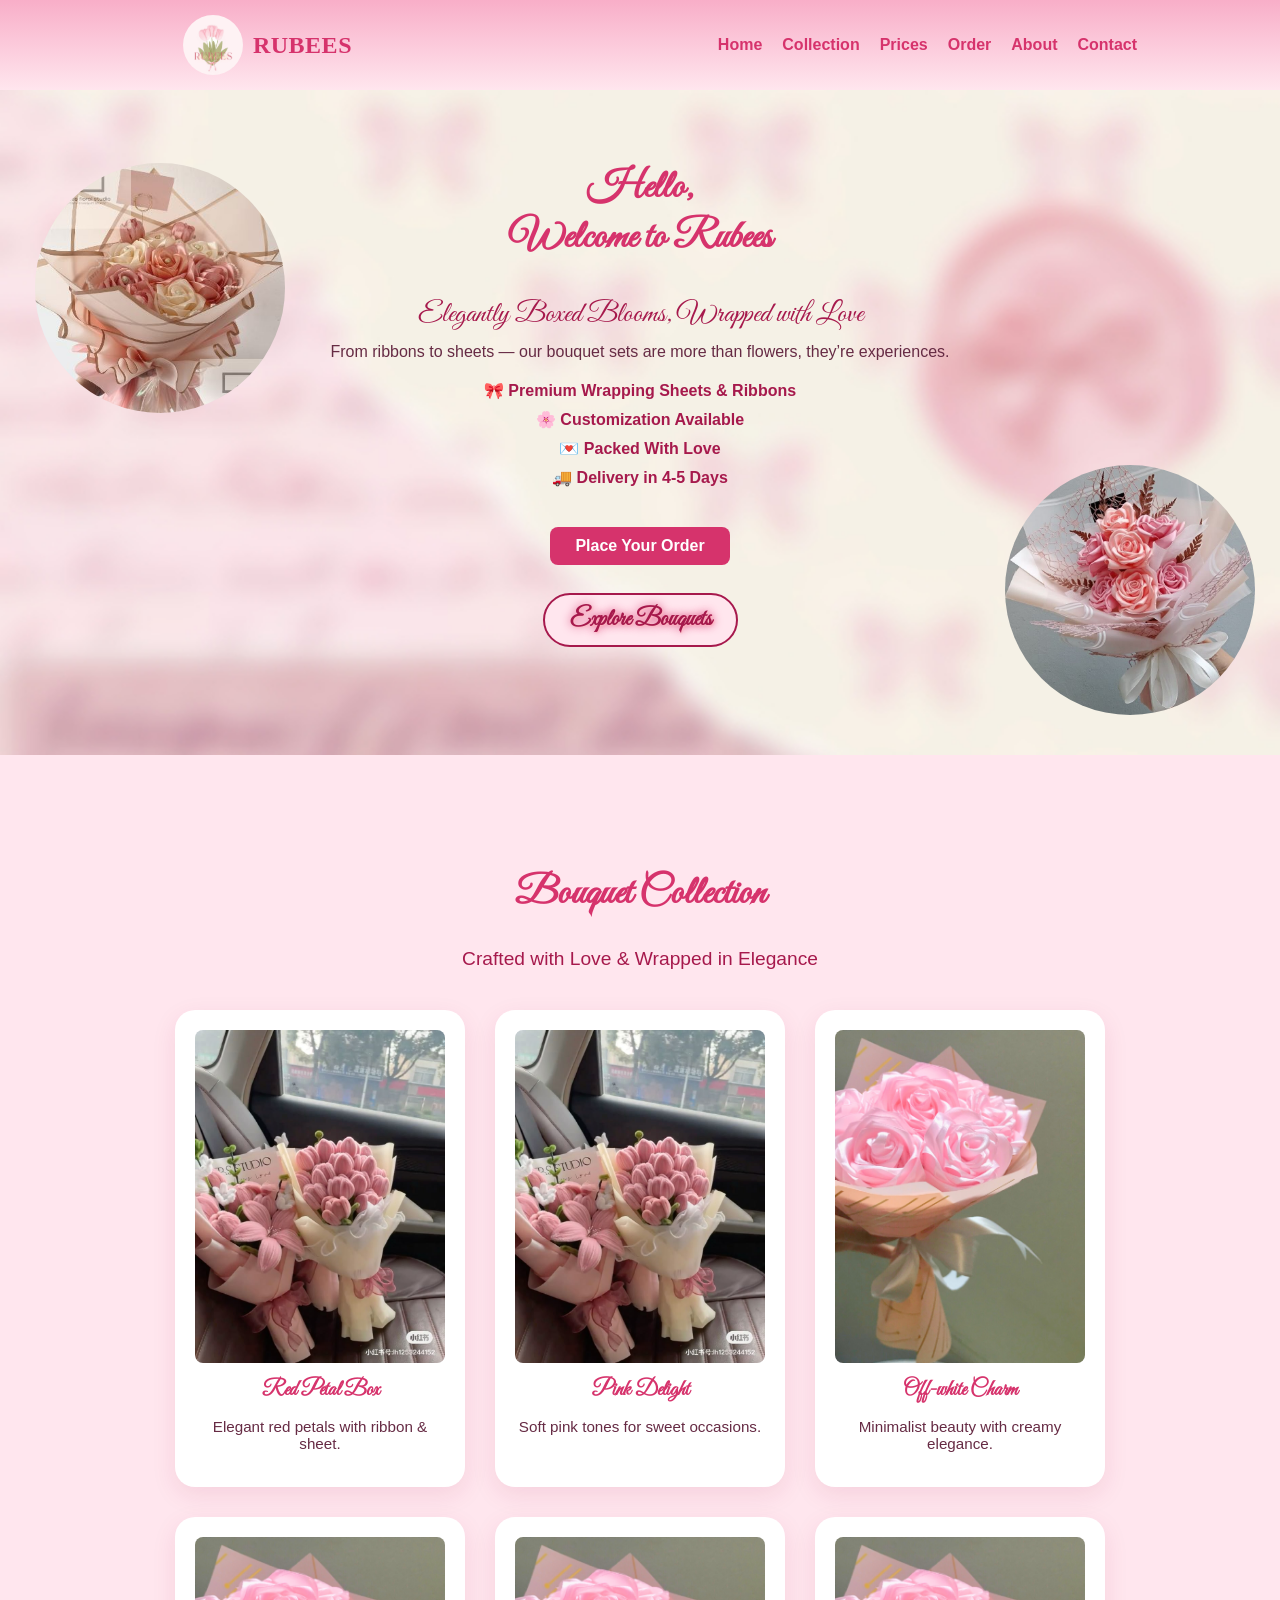
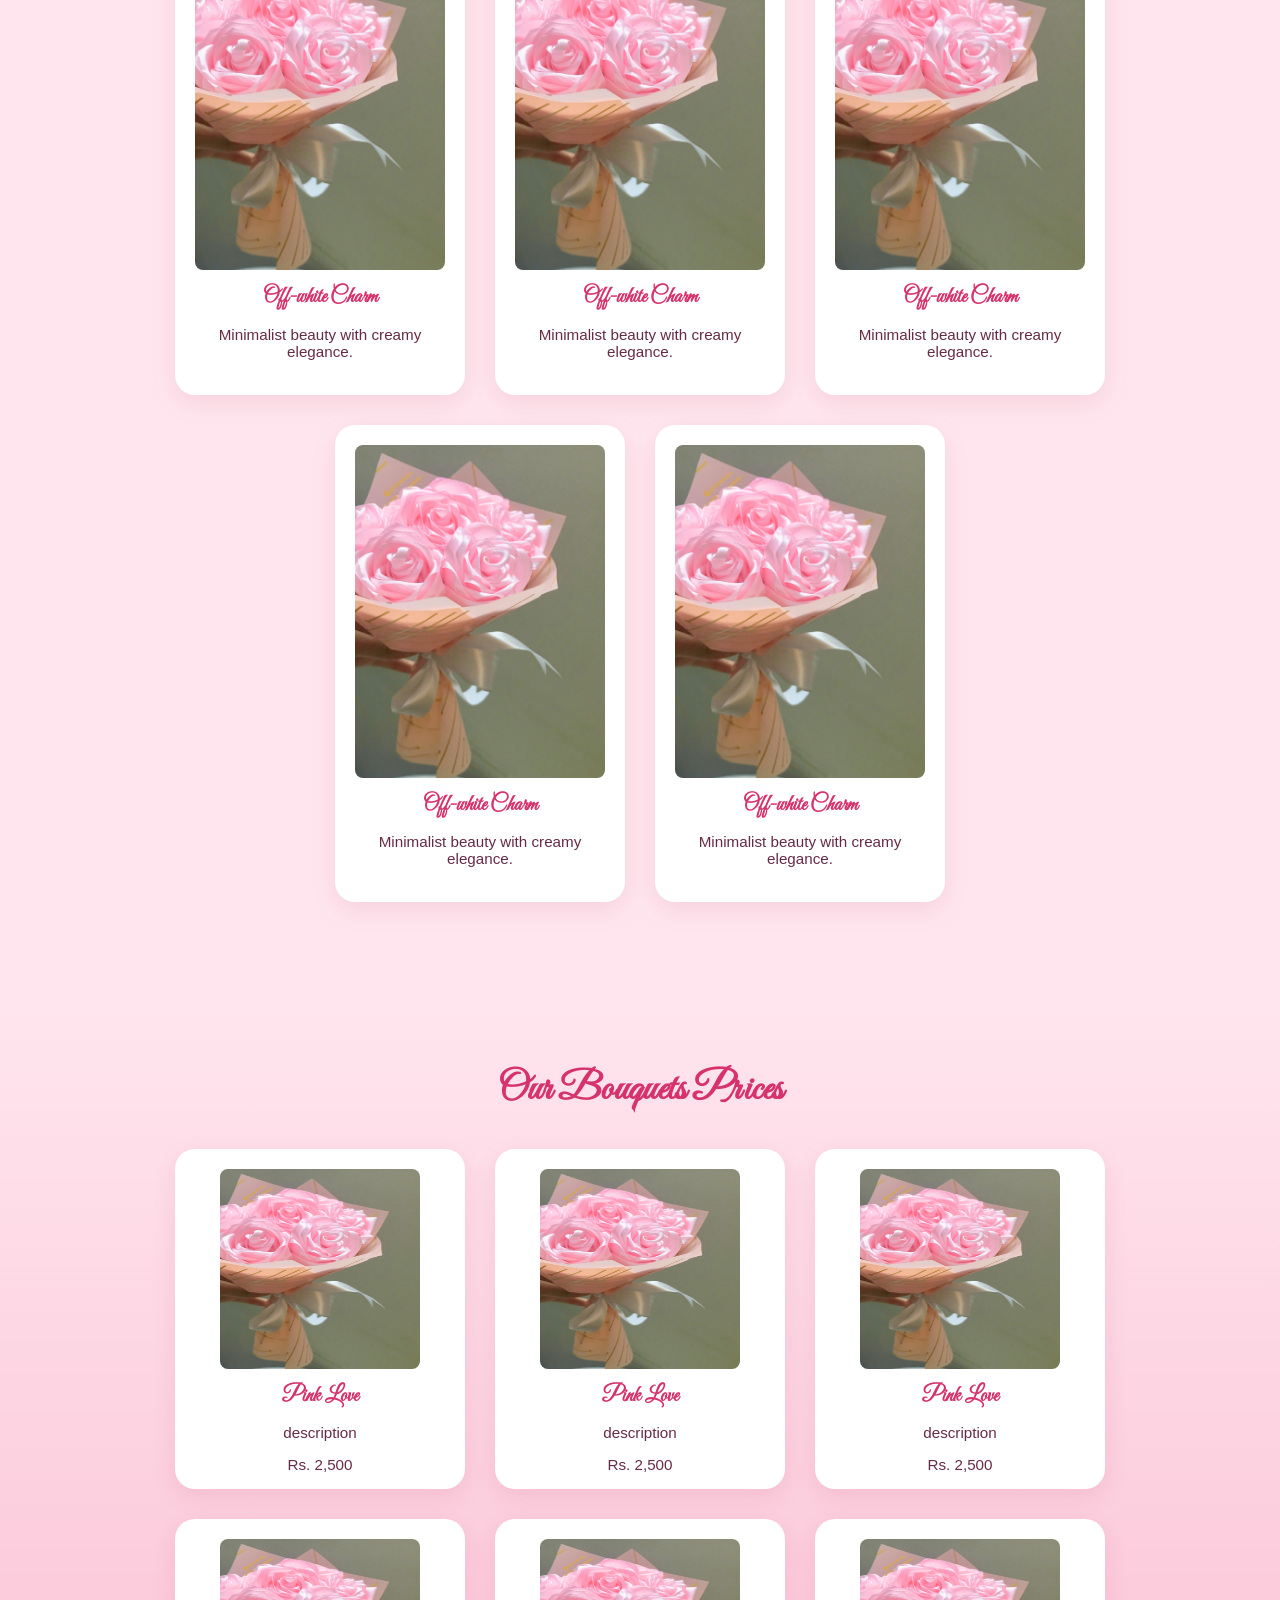
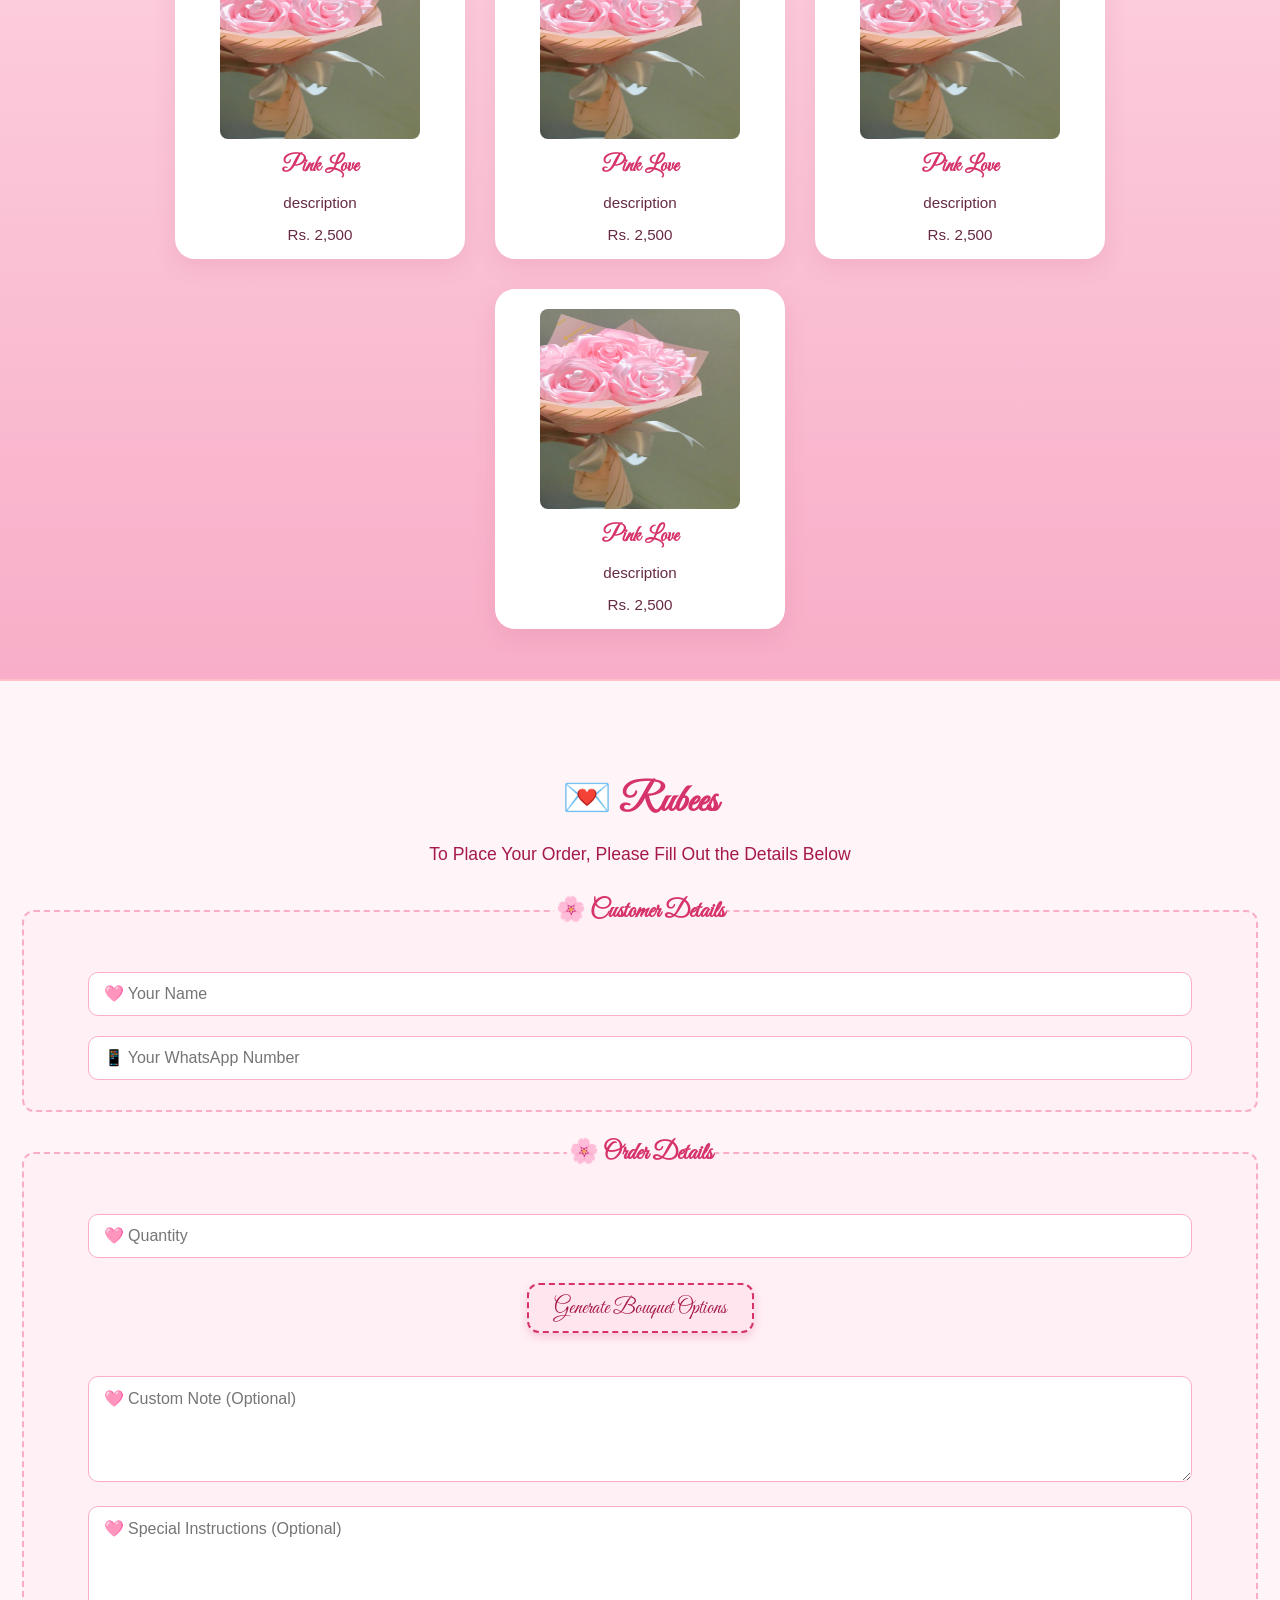
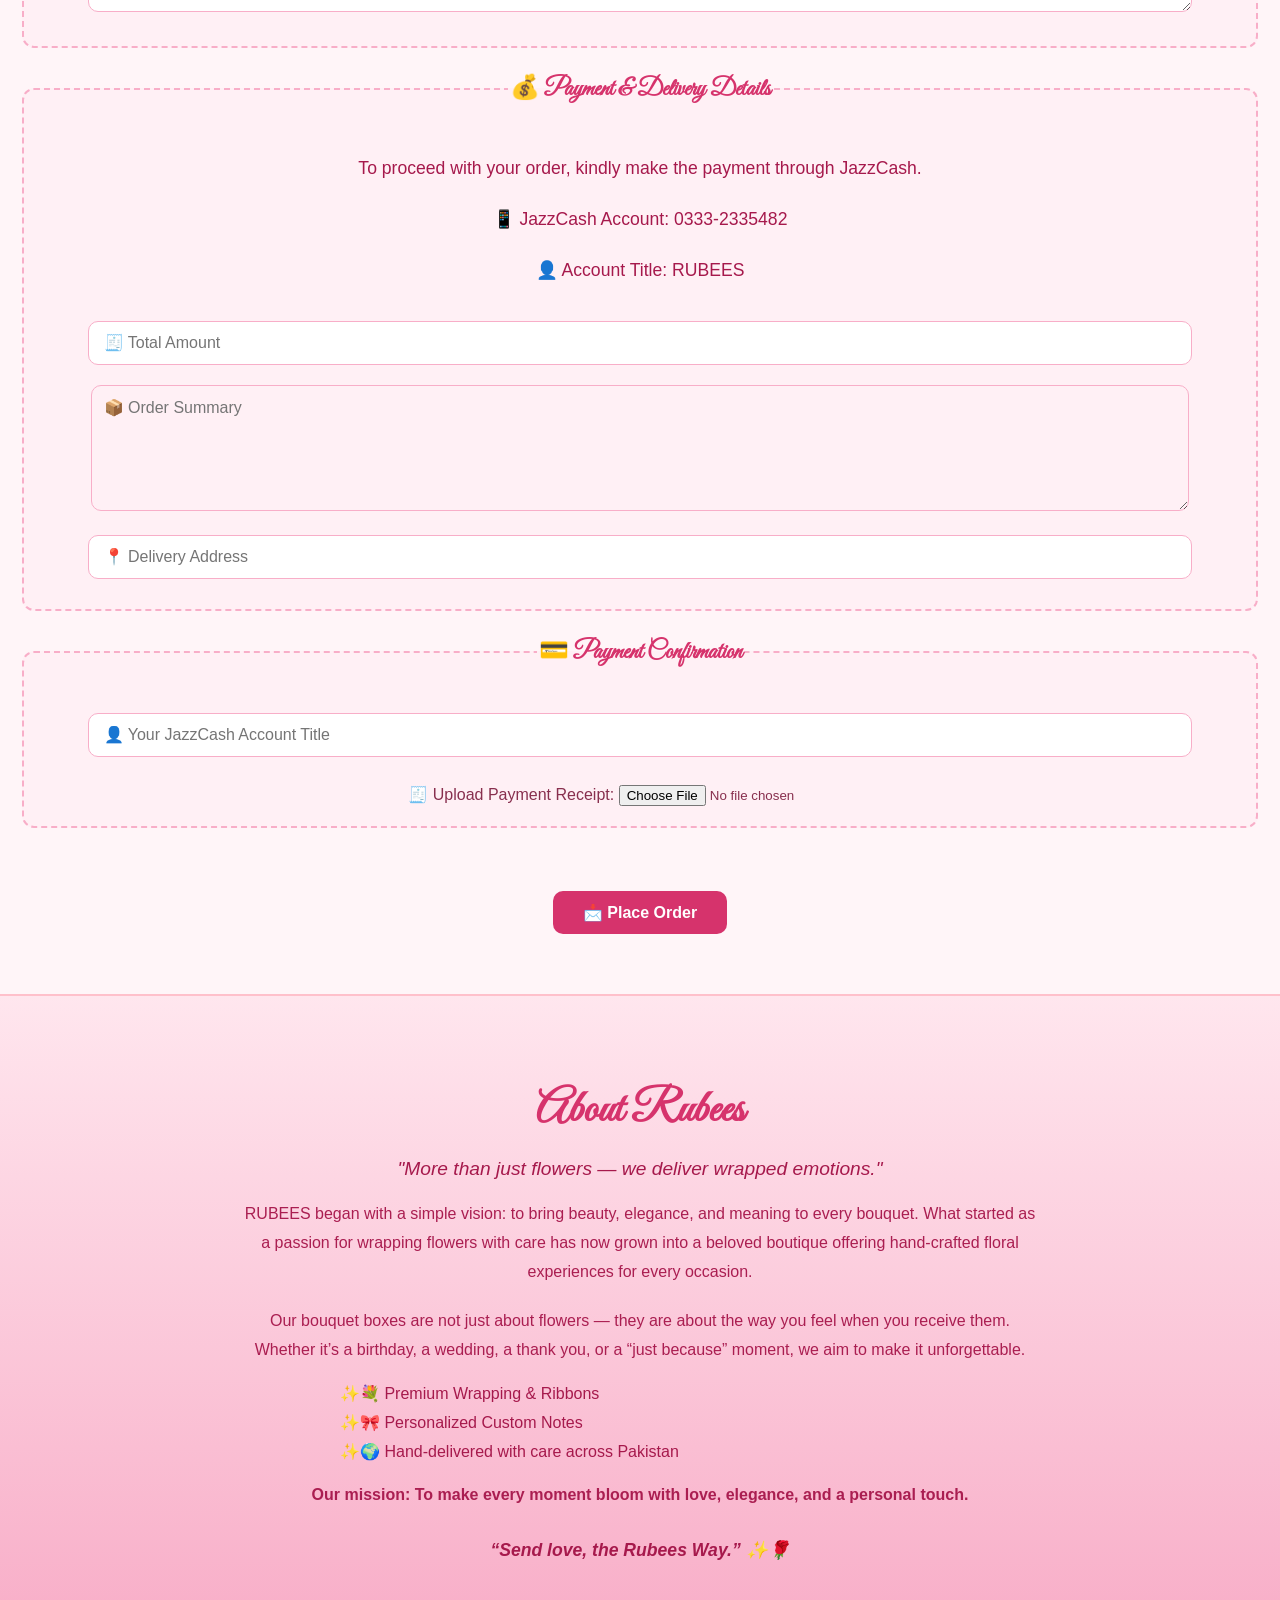
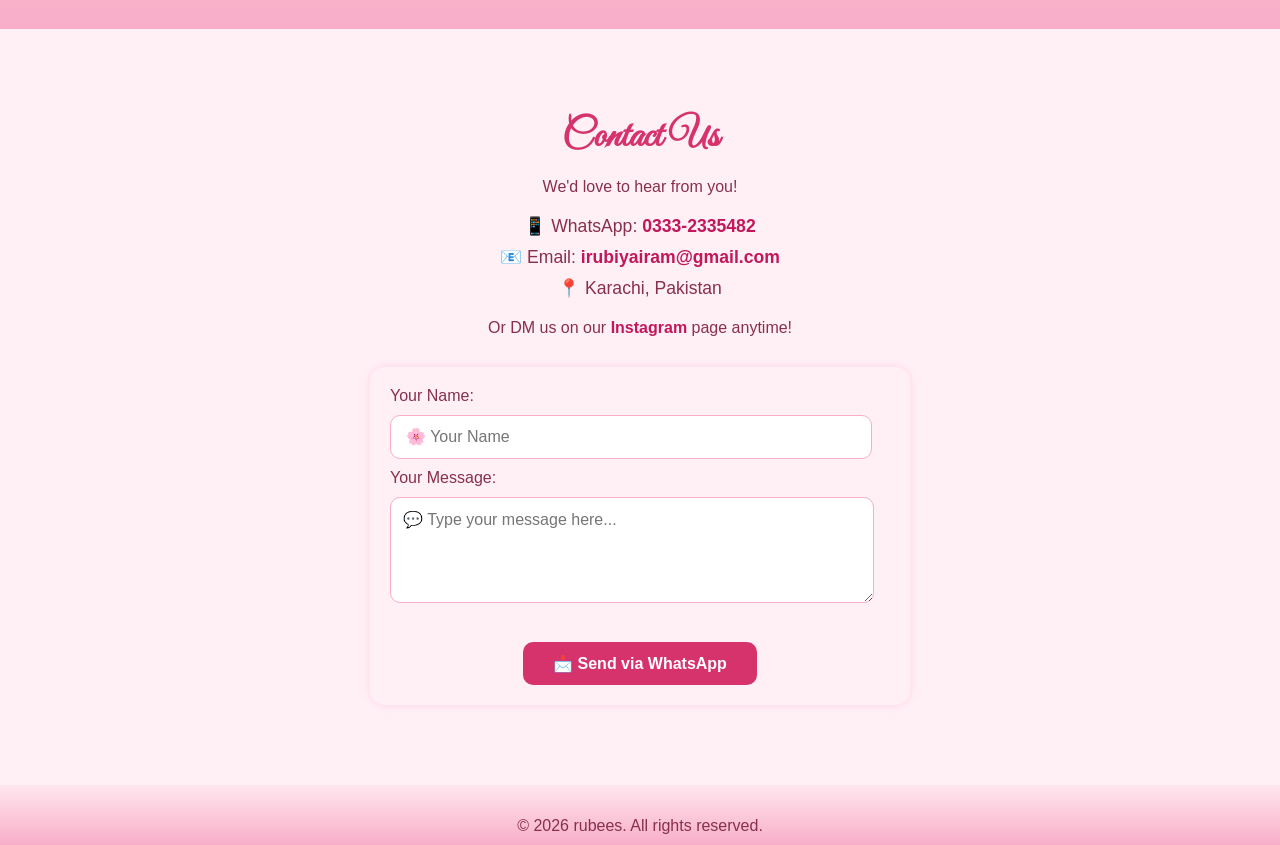
==== index.html @ cf562228 "Add files via upload" ====
<!DOCTYPE html>
<html lang="en">

<head>
  <meta charset="UTF-8">
    <meta name="viewport" content="width=device-width, initial-scale=1.0">
    <meta name="robots" content="index, follow" />

  <!-- Basic SEO -->
  <meta name="description" content="Rubees is your go-to online store for Elegant Bouquets. Order Now!" />

  <!-- Social Media Preview -->
  <meta property="og:title" content="Rubees | Elegant Online Bouquets" />
  <meta property="og:description" content="Rubees is your go-to online store for Elegant Bouquets. Order Now!" />
  <meta property="og:image" content="https://rubeeess.github.io/rubees/logo.png" />
  <meta property="og:url" content="https://rubeeess.github.io/rubees/" />
  <meta property="og:type" content="website" />
  <title>RUBEES | Online Bouquets</title>
  <link href="https://fonts.googleapis.com/css2?family=Great+Vibes&display=swap" rel="stylesheet">
  <link href="https://fonts.googleapis.com/css2?family=Allura&display=swap" rel="stylesheet">
  <link href="https://fonts.googleapis.com/css2?family=Parisienne&display=swap" rel="stylesheet">
  <link rel="stylesheet" href="styles.css">
  
</head>

<body>
 <header>
  <div class="logo-title">
    <img src="logo.png" alt="RUBEES Logo" class="logo-img">
    <span class="logo-text">RUBEES</span>
  </div>

  <!-- Hamburger Icon -->
  <div class="hamburger" onclick="toggleMenu()">
    ☰
  </div>

  <!-- Navigation Links -->
 <!-- Slide Menu Panel -->
<div class="side-menu" id="sideMenu">
  <ul>
    <li><a href="#home">Home</a></li>
    <li><a href="#bouquets">Collection</a></li>
    <li><a href="#shop">Prices</a></li>
    <li><a href="#order">Order</a></li>
    <li><a href="#about">About</a></li>
    <li><a href="#contact">Contact</a></li>
  </ul>
</div>

</header>

  <section class="hero" id="home">
    <div class="hero-layout">

      <img src="background1.jpeg" alt="Decor Left" class="side-img left-img" />

      <div class="hero-content">
        <div class="hero-text">
          <h1>Hello,<br>Welcome to Rubees</h1>
          <p class="tagline">Elegantly Boxed Blooms, Wrapped with Love</p>
          <p class="subtag">From ribbons to sheets — our bouquet sets are more than flowers, they’re experiences.</p>

          <ul class="features">
            <li>🎀 Premium Wrapping Sheets & Ribbons</li>
            <li>🌸 Customization Available</li>
            <li>💌 Packed With Love</li>
            <li>🚚 Delivery in 4-5 Days</li>
          </ul>

          <a href="#order" class="btn">Place Your Order</a>
        </div>
      </div>

      <img src="background2.jpg" alt="Decor Right" class="side-img right-img" />

    </div>

    <div class="scroll-down">
      <a href="#bouquets" class="scroll-btn">Explore Bouquets</a>
    </div>
  </section>

  <section class="bouquets" id="bouquets">
    <h2 class="section-title">Bouquet Collection</h2>
    <p class="section-subtitle">Crafted with Love & Wrapped in Elegance</p>

    <div class="bouquet-grid">
      <div class="bouquet-card">
        <a href="bouquet1.jpeg" class="popup-img">
          <img src="bouquet1.jpeg" alt="Red Petal Box" />
        </a>
        <h3>Red Petal Box</h3>
        <p>Elegant red petals with ribbon & sheet.</p>
      </div>

      <div class="bouquet-card">
        <a href="bouquet1.jpeg" class="popup-img">
          <img src="bouquet1.jpeg" alt="Pink Delight" />
        </a>
        <h3>Pink Delight</h3>
        <p>Soft pink tones for sweet occasions.</p>
      </div>

      <div class="bouquet-card">
        <a href="bouquet.jpg" class="popup-img">
          <img src="bouquet.jpg" alt="Off-white Charm" />
        </a>
        <h3>Off-white Charm</h3>
        <p>Minimalist beauty with creamy elegance.</p>
      </div>

      <div class="bouquet-card">
        <a href="bouquet.jpg" class="popup-img">
          <img src="bouquet.jpg" alt="Off-white Charm" />
        </a>
        <h3>Off-white Charm</h3>
        <p>Minimalist beauty with creamy elegance.</p>
      </div>

      <div class="bouquet-card">
        <a href="bouquet.jpg" class="popup-img">
          <img src="bouquet.jpg" alt="Off-white Charm" />
        </a>
        <h3>Off-white Charm</h3>
        <p>Minimalist beauty with creamy elegance.</p>
      </div>

      <div class="bouquet-card">
        <a href="bouquet.jpg" class="popup-img">
          <img src="bouquet.jpg" alt="Off-white Charm" />
        </a>
        <h3>Off-white Charm</h3>
        <p>Minimalist beauty with creamy elegance.</p>
      </div>

      <div class="bouquet-card">
        <a href="bouquet.jpg" class="popup-img">
          <img src="bouquet.jpg" alt="Off-white Charm" />
        </a>
        <h3>Off-white Charm</h3>
        <p>Minimalist beauty with creamy elegance.</p>
      </div>

      <div class="bouquet-card">
        <a href="bouquet.jpg" class="popup-img">
          <img src="bouquet.jpg" alt="Off-white Charm" />
        </a>
        <h3>Off-white Charm</h3>
        <p>Minimalist beauty with creamy elegance.</p>
      </div>

        
      



    </div>
  </section>




  <!-- Shop Section -->
  <section id="shop" class="shop">
    <h2>Our Bouquets Prices</h2>
    <div class="bouquet-grid">
      <!--  bouquets -->
       <div class="bouquet-card">
           <a href="bouquet.jpg" class="popup-img">
        <img src="bouquet.jpg" alt="Pink Bouquet">
        </a>
        <h3>Pink Love</h3>
        <p>description</p>
        <p>Rs. 2,500</p>
      </div>

     <div class="bouquet-card">
           <a href="bouquet.jpg" class="popup-img">
        <img src="bouquet.jpg" alt="Pink Bouquet">
        </a>
        <h3>Pink Love</h3>
        <p>description</p>
        <p>Rs. 2,500</p>
      </div>

     <div class="bouquet-card">
           <a href="bouquet.jpg" class="popup-img">
        <img src="bouquet.jpg" alt="Pink Bouquet">
        </a>
        <h3>Pink Love</h3>
        <p>description</p>
        <p>Rs. 2,500</p>
      </div>

      <div class="bouquet-card">
           <a href="bouquet.jpg" class="popup-img">
        <img src="bouquet.jpg" alt="Pink Bouquet">
        </a>
        <h3>Pink Love</h3>
        <p>description</p>
        <p>Rs. 2,500</p>
      </div>
      
      <div class="bouquet-card">
           <a href="bouquet.jpg" class="popup-img">
        <img src="bouquet.jpg" alt="Pink Bouquet">
        </a>
        <h3>Pink Love</h3>
        <p>description</p>
        <p>Rs. 2,500</p>
      </div>


     <div class="bouquet-card">
           <a href="bouquet.jpg" class="popup-img">
        <img src="bouquet.jpg" alt="Pink Bouquet">
        </a>
        <h3>Pink Love</h3>
        <p>description</p>
        <p>Rs. 2,500</p>
      </div>

     <div class="bouquet-card">
           <a href="bouquet.jpg" class="popup-img">
        <img src="bouquet.jpg" alt="Pink Bouquet">
        </a>
        <h3>Pink Love</h3>
        <p>description</p>
        <p>Rs. 2,500</p>
      </div>

      <!-- Add more bouquet cards here -->
    </div>
  </section>

 
<!-- Order Section -->
<section id="order">
  <h2>💌 Rubees</h2>
  <p>To Place Your Order, Please Fill Out the Details Below</p>

  <form action="https://formsubmit.co/iramrubiya@gmail.com" method="POST" enctype="multipart/form-data" onsubmit="return validateForm()">
    <!-- Hidden Settings -->
    <input type="hidden" name="_captcha" value="false">
    <input type="hidden" name="_subject" value="🎉 New Rubees Order Received!">
    <input type="hidden" name="_template" value="table">

    <!-- Customer Details -->
    <fieldset>
      <legend>🌸 Customer Details</legend>
      <input type="text" name="Customer Name" placeholder="🩷 Your Name" required pattern="[A-Za-z ]{3,}" title="Only alphabets and spaces allowed (min 3 characters)" />
      <input type="text" name="WhatsApp Number" placeholder="📱 Your WhatsApp Number" required pattern="03[0-9]{9}" title="Please enter valid WhatsApp number e.g. 03XXXXXXXXX" />
    </fieldset>

    <!-- Order Details -->
    <fieldset>
      <legend>🌸 Order Details</legend>
      <input type="number" name="Quantity" id="quantity" placeholder="🩷 Quantity" required min="1" max="10"/>
      <button type="button" id="generateBouquets">Generate Bouquet Options</button><br><br>
      <div id="bouquet-types-container" style="margin-top: 15px;"></div>
      <textarea name="Custom Note" placeholder="🩷 Custom Note (Optional)"></textarea>
      <textarea name="Special Instructions" placeholder="🩷 Special Instructions (Optional)"></textarea>
    </fieldset>

    <!-- Payment Section -->
    <fieldset>
      <legend>💰 Payment & Delivery Details</legend>
      <p>To proceed with your order, kindly make the payment through JazzCash.</p>
      <p>📱 JazzCash Account: 0333-2335482</p>
      <p>👤 Account Title: RUBEES</p>
      <input type="text" name="Total Amount (PKR)" id="total" placeholder="🧾 Total Amount" readonly />
      <textarea id="orderSummary" name="Order Summary" placeholder="📦 Order Summary" readonly style="width: 90%; padding: 12px; margin: 10px 0; border: 1.5px solid #f8aec8; border-radius: 10px; background: #fff0f5; color: #662b44; font-size: 1rem;"></textarea>
      <input type="text" name="Delivery Address" placeholder="📍 Delivery Address" required minlength="5" />
    </fieldset>

    <!-- Confirmation -->
    <fieldset>
      <legend>💳 Payment Confirmation</legend>
      <input type="text" name="Payer Account Title" placeholder="👤 Your JazzCash Account Title" required pattern="[A-Za-z ]{3,}" title="Only alphabets and spaces allowed (min 3 characters)" />
      <br><br>
      <label>🧾 Upload Payment Receipt:
        <input type="file" name="Payment Receipt" accept="image/*,.pdf" required />
      </label>
    </fieldset>
<input type="hidden" id="bouquetsGenerated" value="no" />

    <br>
    <button type="submit">📩 Place Order</button>
    <input type="hidden" name="_next" value="https://rubeeess.github.io/rubees/thankyou.html">
  </form>
</section>

<!-- JavaScript -->
<script>
  const bouquetPrices = {
    maroon: 2000,
    "off-white": 1800,
    pink: 1600
  };

  const quantityInput = document.getElementById("quantity");
  const generateBtn = document.getElementById("generateBouquets");
  const bouquetTypesContainer = document.getElementById("bouquet-types-container");
  const totalField = document.getElementById("total");

  generateBtn.addEventListener("click", () => {
    const quantity = parseInt(quantityInput.value);
    bouquetTypesContainer.innerHTML = "";

    if (!quantity || quantity < 1) {
      alert("Please enter a valid quantity first.");
      return;
    }

    for (let i = 0; i < quantity; i++) {
      const label = document.createElement("label");
      label.textContent = `🩷 Select Bouquet Type ${i + 1}:`;

      const select = document.createElement("select");
      select.name = `Bouquet Type ${i + 1}`;
      select.required = true;

      const defaultOption = document.createElement("option");
      defaultOption.textContent = "Select an option";


      defaultOption.value = "";
      select.appendChild(defaultOption);

      for (let type in bouquetPrices) {
        const option = document.createElement("option");
        option.value = type;
        option.textContent = type.charAt(0).toUpperCase() + type.slice(1);
        select.appendChild(option);
      }

      select.addEventListener("change", updatePriceAndTotal);
      bouquetTypesContainer.appendChild(label);
      bouquetTypesContainer.appendChild(select);
      bouquetTypesContainer.appendChild(document.createElement("br"));
    }

    document.getElementById("bouquetsGenerated").value = "yes";

bouquetTypesContainer.scrollIntoView({ behavior: "smooth" });

    updatePriceAndTotal();
  });

  function updatePriceAndTotal() {
    const selects = bouquetTypesContainer.querySelectorAll("select");
    let total = 0;
    let summary = [];

    selects.forEach((select, index) => {
      const val = select.value;
      const price = bouquetPrices[val] || 0;
      if (val) {
        total += price;
        summary.push(`🌸 Bouquet ${index + 1}: ${val.charAt(0).toUpperCase() + val.slice(1)} (${price} PKR)`);
      }
    });

    totalField.value = total;
    const summaryBox = document.getElementById("orderSummary");
    if (summary.length > 0) {
      summaryBox.value = summary.join("\n") + `\n🧾 Total: ${total} PKR`;
    } else {
      summaryBox.value = "";
    }
  }

  function validateForm() {
  const bouquetsGenerated = document.getElementById("bouquetsGenerated").value;

  if (bouquetsGenerated !== "yes") {
    alert("Please click 'Generate Bouquet Options' before placing the order.");
    return false;
  }

  const selects = document.querySelectorAll('#bouquet-types-container select');
  for (let s of selects) {
    if (s.value === "") {
      alert("Please select all bouquet types.");
      return false;
    }
  }
  return true;
}

</script>



<!-- About section -->
<section id="about" class="about">
  <h2>About Rubees</h2>
  <p class="about-tagline">"More than just flowers — we deliver wrapped emotions."</p>

  <div class="about-content">
    <p>
      RUBEES began with a simple vision: to bring beauty, elegance, and meaning to every bouquet. 
      What started as a passion for wrapping flowers with care has now grown into a beloved boutique offering hand-crafted floral experiences for every occasion.
    </p>

    <p>
      Our bouquet boxes are not just about flowers — they are about the way you feel when you receive them. Whether it’s a birthday, a wedding, a thank you, or a “just because” moment, we aim to make it unforgettable.
    </p>

    <ul class="about-highlights">
      <li>💐 Premium Wrapping & Ribbons</li>
      <li>🎀 Personalized Custom Notes</li>
      <li>🌍 Hand-delivered with care across Pakistan</li>
    </ul>

    <p class="mission">
      <strong>Our mission:</strong> To make every moment bloom with love, elegance, and a personal touch.
    </p>

    <blockquote class="founder-quote">
      “Send love, the Rubees Way.” ✨🌹
    </blockquote>
  </div>
</section>


<!-- Contact section -->
<section id="contact" class="contact">
  <h2>Contact Us</h2>
  <p>We'd love to hear from you!</p>

  <ul class="contact-details">
    <li>📱 WhatsApp: <a href="https://wa.me/923332335482" target="_blank">0333-2335482</a></li>
    <li>📧 Email: <a href="mailto:irubiyairam@gmail.com">irubiyairam@gmail.com</a></li>
    <li>📍 Karachi, Pakistan</li>
  </ul>

  <p>Or DM us on our <a href="https://www.instagram.com/rubeees._?igsh=MTJneWtsMHRmOTRpaA==" target="_blank">Instagram</a> page anytime!</p>

  <form id="whatsappForm" class="whatsapp-form">
  <label for="userName">Your Name:</label>
  <input type="text" id="userName" placeholder="🌸 Your Name" required>

  <label for="userMessage">Your Message:</label>
  <textarea id="userMessage" placeholder="💬 Type your message here..." required></textarea>

  <button type="submit">📩 Send via WhatsApp</button>
</form>

</section>



<script>
  document.getElementById("whatsappForm").addEventListener("submit", function (e) {
    e.preventDefault();

    const name = document.getElementById("userName").value.trim();
    const message = document.getElementById("userMessage").value.trim();

    if (name === "" || message === "") {
      alert("Please fill out both fields.");
      return;
    }

    const encodedMessage = encodeURIComponent(`🌸 Name: ${name}\n💬 Message: ${message}`);
    const whatsappNumber = "923332335482"; // Without leading 0, with country code

    window.open(`https://wa.me/${whatsappNumber}?text=${encodedMessage}`, "_blank");
  });
</script>



<script>
  window.addEventListener('pageshow', function (event) {
    if (event.persisted || performance.getEntriesByType("navigation")[0].type === "back_forward") {
      window.location.reload(); // Reloads page if user comes back with back button
    }
  });
</script>








<footer>
  <p>&copy; <span id="year"></span> rubees. All rights reserved.</p>
</footer>





  <!-- Popup Modal -->
  <div id="imagePopup" class="popup-overlay">
    <span class="popup-close">&times;</span>
    <img class="popup-content" id="popupImg" />
  </div>

<script>
  function toggleMenu() {
    const menu = document.getElementById('mobileMenu');
    menu.classList.toggle('show');
  }
</script>


<script>
  function toggleMenu() {
    const menu = document.getElementById("sideMenu");
    menu.classList.toggle("show");
  }

  // Close menu on outside click
  window.addEventListener("click", function (e) {
    const menu = document.getElementById("sideMenu");
    const hamburger = document.querySelector(".hamburger");

    if (!menu.contains(e.target) && !hamburger.contains(e.target)) {
      menu.classList.remove("show");
    }
  });

  // Close menu when any link is clicked
  document.querySelectorAll('#sideMenu a').forEach(link => {
    link.addEventListener('click', () => {
      document.getElementById("sideMenu").classList.remove("show");
    });
  });
</script>

<div id="overlay" class="overlay"></div>

<script>
  const hamburger = document.querySelector('.hamburger'); 
  const sideMenu = document.querySelector('.side-menu');  
  const overlay = document.getElementById('overlay');

  hamburger.addEventListener('click', () => {
    sideMenu.classList.toggle('open');
    overlay.style.display = sideMenu.classList.contains('open') ? 'block' : 'none';
  });

  overlay.addEventListener('click', () => {
    sideMenu.classList.remove('open');
    overlay.style.display = 'none';
  });

  // 👇 New Code: Jab menu ka koi link click ho to menu + overlay dono band
  const menuLinks = document.querySelectorAll('.side-menu a');
  menuLinks.forEach(link => {
    link.addEventListener('click', () => {
      sideMenu.classList.remove('open');
      overlay.style.display = 'none';
    });
  });
</script>


</body>
<script src="script.js"></script>

</html>
---- styles.css ----
@import url('https://fonts.googleapis.com/css2?family=Great+Vibes&display=swap');
html {
  scroll-behavior: smooth;
}
/* ===== Header ===== */
body {
  margin: 0;
  font-family: 'Segoe UI', sans-serif;
  background-color: #fff5f8;
  color: #882f4e;
  margin-top: 50px;
  overflow-x: hidden;
}
h1, h2, h3, .logo {
  font-family: 'Great Vibes', cursive;
}
header {
  position: fixed;
  top: 0;
  left: 0;
  width: 100%;
  z-index: 1000;
  transition: top 0.3s ease;
  background: linear-gradient(to bottom, #f8aec8, #ffe6ee);
  display: flex;
  justify-content:space-around;
  align-items: center;
  padding: 15px 20px;
}
.logo-title {
  display: flex;
  align-items: center;
  gap: 10px;
}
.logo-text {
  font-family: 'Times New Roman', serif;
  font-size: 1.5rem;
  color: #d6336c;
  font-weight: bold;
  letter-spacing: 0.5px;
}
.logo-img {
  height: 60px;
  width: 60px;
  border-radius: 50%;
}

.side-menu ul{
  list-style: none;
  display: flex;
  gap: 20px;
}
.side-menu ul li a {
  text-decoration: none;
  color: #d6336c;
  font-weight: bold;
  
}
.side-menu ul li a:hover {
  color: #9b1c4d;
}

.side-menu ul li a.active {
  color: white;
  background-color: #d6336c;
  padding: 5px 10px;
  border-radius: 8px;
}
h2{
    font-size: 2.5rem;
     color: #d6336c;

}


/* ===== HERO SECTION ===== */
.hero {
  position: relative;
  background: url("back.jpeg");
   background-size: cover;
  padding: 80px 30px 120px;
  text-align: center;
}
.hero-layout {
  max-width: 1200px;
  margin: 0 auto;
  padding: 0 20px;
  z-index: 2;
  position: relative;
}

/* ==== SIDE IMAGES ==== */
.side-img {
  width: 250px;
  height: 250px;
  border-radius: 50%;
  object-fit: cover;
  position: absolute;
}
/* Left image (top-left) */
.left-img {
  left: 5px;
}
/* Right image (bottom-right) */
.right-img {
  right: -5px;
  bottom: -150px;
}
@keyframes rotate360 {
  0% {
    transform: rotate(0deg);
  }
  100% {
    transform: rotate(360deg);
  }
}
.left-img,
.right-img {
  animation: rotate360 20s linear infinite; /* rotate in 20 seconds endlessly */
}



/* ==== HERO CONTENT ==== */
.hero-content {
  opacity: 0;
  animation: fadeSlideUp 1.2s ease forwards;
  transform: translateY(30px);
}
.hero-text {
  opacity: 0;
  animation: fadeUp 1s ease forwards;
  animation-delay: 0.5s;
  transform: translateY(40px);
}

@keyframes fadeSlideUp {
  to {
    opacity: 1;
    transform: translateY(0);
  }
}

@keyframes fadeUp {
  to {
    opacity: 1;
    transform: translateY(0);
  }
}

.hero h1 {
  font-size: 2.5rem;
  color: #d6336c;
}

.tagline {
  font-family: 'Great Vibes', cursive;
  font-size: 1.8rem;
  color: #a6194c;
  margin-bottom: 10px;
}

.subtag {
  font-size: 1rem;
  color: #662b44;
  margin: 10px 0 20px;
}

.features {
  list-style: none;
  padding: 0;
  margin: 20px 0;
  color: #a6194c;
  font-weight: bold;
}

.features li {
  margin-bottom: 10px;
}

.btn {
  padding: 10px 25px;
  background: #d6336c;
  color: white;
  border: none;
  text-decoration: none;
  font-weight: bold;
  border-radius: 8px;
  margin-top: 20px;
  display: inline-block;
}

/* ==== SCROLL DOWN BUTTON ==== */
.scroll-down {
  margin-top: 40px;
}

.scroll-down a {
  font-family: 'Great Vibes', cursive;
  font-size: 1.5rem;
  color: #a6194c;
  text-decoration: none;
  font-weight: 700;
  text-shadow: 1px 1px 2px #ffb6c1, 0 0 10px #d6336c;
  border: 2px solid #a6194c;
  border-radius: 30px;
  padding: 10px 25px;
  background-color: #ffe6ee;
}




/* ======= BOUQUET SECTION ======= */
.bouquets {
  padding: 80px 20px; /* reduce side padding for balance */
  background-color: #ffe6ee;
  text-align: center;
  display: flex;
  flex-direction: column;
  align-items: center;
}
.bouquets h2 {
  font-size: 2.5rem;
  color: #d6336c;
  margin-bottom: 10px;
}
.section-subtitle {
  font-size: 1.2rem;
  color: #a6194c;
  margin-bottom: 40px;
}
.bouquet-card img {
  width: 100%;
  border-radius: 8px;
}
.bouquet-grid {
  display: flex;
  flex-wrap: wrap;
  gap: 30px;
  justify-content: center;
  justify-items: center; /* ⭐️ new line for perfect centering */
  margin: 0 auto;
}
.bouquet-card {
  background-color: #fff;
  padding: 20px;
  width:250px !important;
  border-radius: 20px;
  box-shadow: 0 8px 25px rgba(166, 25, 76, 0.1);
  transition: transform 0.3s ease, box-shadow 0.3s ease;
}
.bouquet-card:hover {
  transform: translateY(-8px);
  box-shadow: 0 12px 30px rgba(166, 25, 76, 0.2);
}
.bouquet-card h3 {
  font-size: 1.3rem;
  color: #d6336c;
  margin: 10px 0 5px;
}
.bouquet-card p {
  color: #662b44;
  font-size: 0.95rem;
}
.popup-overlay {
  display: none;
  position: fixed;
  z-index: 9999;
  padding-top: 60px;
  left: 0;
  top: 0;
  width: 100%;
  height: 100%;
  background-color: rgba(0,0,0,0.8);
}
.popup-content {
  margin: auto;
  display: block;
  max-width: 80%;
  max-height: 80%;
  border-radius: 10px;
}
.popup-close {
  position: absolute;
  top: 20px;
  right: 40px;
  color: #fff;
  font-size: 40px;
  font-weight: bold;
  cursor: pointer;
}



/*prices*/
.shop {
  background: linear-gradient(to bottom, #ffe6ee, #f8aec8);
  padding: 50px 20px;
  text-align: center;
}
.shop .bouquet-card{
  height: 300px;
  width: 400px;
}
.shop .bouquet-card img{
  height: 200px;
  width: 200px;
}

/* ===== ORDER SECTION ===== */
#order {
  background: #fff5f8;
  border-top: 2px solid #ffc0cb;
  padding: 60px 20px;
  text-align: center;
}
#order h2 {
  font-size: 2.5rem;
  color: #d6336c;
  margin-bottom: 5px;
}
#order p {
  color: #a6194c;
  font-size: 1.1rem;
  margin-bottom: 30px;
}



form fieldset {
  border: 2px dashed #f8aec8;
  padding: 20px;
  border-radius: 12px;
  margin-bottom: 25px;
  background-color: #fff0f5;
}
form legend {
  font-weight: bold;
  font-size: 1.5rem;
  color: #d6336c;
  font-family: 'Great Vibes', cursive;
  margin-bottom: 15px;
}

form input[type="text"],
form input[type="number"],
form select,
form textarea {
  width: 90%;
  padding: 12px 15px;
  margin: 10px 0;
  border: 1.5px solid #f8aec8;
  border-radius: 10px;
  background: #fff;
  color: #662b44;
  font-size: 1rem;
  font-family: 'Segoe UI', sans-serif;
  outline: none;
}
form select{
  width: 92% !important;
}

form textarea {
  resize: vertical;
  min-height: 80px;
}

form button[type="submit"],
#finalSubmit {
  background-color: #d6336c;
  color: white;
  border: none;
  padding: 12px 30px;
  font-size: 1rem;
  font-weight: bold;
  border-radius: 10px;
  margin-top: 20px;
  cursor: pointer;
  transition: background-color 0.3s ease;
}
form button[type="submit"]:hover,
#finalSubmit:hover {
  background-color: #a6194c;
}
#generateBouquets {
  background-color: #ffe6ee;
  color: #a6194c;
  border: 2px dashed #d6336c;
  font-family: 'Great Vibes', cursive;
  font-size: 1.3rem;
  padding: 10px 25px;
  border-radius: 12px;
  margin-top: 15px;
  cursor: pointer;
  transition: all 0.3s ease;
  box-shadow: 0 4px 10px rgba(214, 51, 108, 0.2);
}

#generateBouquets:hover {
  background-color: #f8aec8;
  color: #fff;
  border-style: solid;
  box-shadow: 0 6px 16px rgba(214, 51, 108, 0.3);
  transform: scale(1.03);
}


/* ===== PAYMENT SECTION ===== */
#paymentSection,
#paymentPage {
  max-width: 600px;
  margin: 0 auto;
  text-align: left;
  background-color: #ffe6ee;
  border-radius: 15px;
  padding: 30px 25px;
  box-shadow: 0 5px 15px rgba(166, 25, 76, 0.1);
  margin-top: 40px;
}

#paymentSection h3,
#paymentPage h3 {
  font-size: 1.8rem;
  color: #d6336c;
  text-align: center;
  font-family: 'Great Vibes', cursive;
}

#paymentSection p,
#paymentPage p,
#paymentPage label {
  font-size: 1rem;
  color: #662b44;
  margin-bottom: 15px;
}

#orderSummary {
  resize: vertical;
  min-height: 100px;
}


#address,
#payerName,
#receiptUpload {
  width: 100%;
  padding: 12px;
  margin-top: 10px;
  border: 1.5px solid #f8aec8;
  border-radius: 10px;
  background: #fff;
  font-family: 'Segoe UI', sans-serif;
}

/* Disable state button */
#finalSubmit:disabled {
  background-color: #f3a6b8;
  cursor: not-allowed;
  opacity: 0.7;
}



.about {
  padding: 50px 20px;
  text-align: center;
  border-top: 2px solid #ffc0cb;
}

.about h2 {
  font-size: 2.8rem;
  margin-bottom: 10px;
}

.about-tagline {
  font-style: italic;
  color: #a6194c;
  font-size: 1.2rem;
  margin-bottom: 20px;
}

.about-content p {
  font-size: 1rem;
  line-height: 1.8;
  color: #aa1e51;
  max-width: 800px;
  margin: 0 auto 20px auto;
}

.about-highlights {
  list-style: none;
  padding: 0;
  margin: 20px auto;
  max-width: 600px;
  text-align: left;
  color: #a6194c;
}

.about-highlights li {
  font-size: 1rem;
  margin: 10px 0;
  padding-left: 20px;
  position: relative;
}

.about-highlights li::before {
  content: "✨";
  position: absolute;
  left: 0;
}

.mission {
  font-weight: bold;
  color: #c2185b;
}

.founder-quote {
  font-weight: bold;
  font-style: italic;
  color: #a6194c;
  margin-top: 30px;
  font-size: 1.1rem;
}




.about, .contact {
  padding: 50px 20px;
  background-color: #fff0f6;
  text-align: center;

}
.about{
  background: linear-gradient(to bottom, #ffe6ee, #f8aec8);
}

.about h2, .contact h2 {
  margin-bottom: 10px;
}

.contact-details {
  list-style: none;
  padding: 0;
  margin: 20px 0;
}

.contact-details li {
  margin: 10px 0;
  font-size: 1.1rem;
}
.contact a {
  color: #c2185b; /* Deep pink */
  text-decoration: none; /* Remove underline */
  font-weight: 600;
}

.contact a:hover {
  color: #ff69b4; /* Light pink on hover */
  text-decoration: underline; /* Optional: underline on hover */
}

.whatsapp-form {
  max-width: 500px;
  margin: 30px auto;
  text-align: left;
  background: #fff0f6;
  padding: 20px;
  border-radius: 15px;
  box-shadow: 0 0 10px rgba(255, 105, 180, 0.2);
}

.whatsapp-form input,
.whatsapp-form textarea {
  width: 100%;
  padding: 12px;
  margin-bottom: 15px;
  border-radius: 10px;
  border: 1.5px solid #f8aec8;
  font-size: 1rem;
  background: #fff;
}
.whatsapp-form textarea{
  width: 91.5%;
}
.whatsapp-form button {
  padding: 10px 20px;
  background-color: #25D366;
  color: white;
  border: none;
  border-radius: 10px;
  font-weight: bold;
  font-size: 1rem;
  cursor: pointer;
  display: block;
  margin: 0 auto; /* centers the button */
}

.whatsapp-form button:hover {
  background-color: #1ebc57;
}



footer {
  text-align: center;
  padding: 20px;
  background: linear-gradient(to bottom, #ffe6ee, #f8aec8);
  height: 20px;
  line-height: 10px;
}




.thank-you-message {
  display: flex;
  flex-direction: column;
  justify-content: center; /* Vertical center */
  align-items: center;     /* Horizontal center */
  text-align: center;
  height: 85vh;

  animation: glowFadeIn 2s ease-in-out forwards;

}


.thank-you-message  h2{
font-size: 4em;
}
.thank-you-message  p{
  margin-top: -10px;
font-size: 1.5em;
}

@keyframes glowFadeIn {
  0% {
    opacity: 0;
    box-shadow: 0 0 0 rgba(255, 0, 150, 0.0);
    transform: scale(0.95);
  }
  50% {
    opacity: 0.5;
  }
  100% {
    opacity: 1;
    transform: scale(1);
  }
}




.hamburger {
  display: none;
  cursor: pointer; /* ✅ This makes it clickable */
  font-size: 28px;  /* ✅ Optional: Increase icon size */
  color: #d6336c;   /* Optional: Match your theme */
  padding: 10px;
  border: none;
  background: none;
}

/* Mobile menu default hidden */
#mobileMenu {
  display: none;
}




@media (max-width: 1200px) {
  header {
    flex-direction: column;
    padding: 10px;
  }
  body{
    overflow-x: hidden;
    align-items: center;
  }

  .logo-img {
    height: 50px;
    width: 50px;
  }

  .side-menu ul {
    gap: 15px;
    flex-wrap: wrap;
    justify-content: center;
  }
.hero{
  align-items: center;
}
  .hero h1 {
    font-size: 2rem;
  }

  .tagline {
    font-size: 1.5rem;
    
  }
  .subtag{
    width: 50%;
      margin: 0 auto;
  }
.side-img {
   width: 200px;
  height: 200px;
}


  .bouquet-grid {
    gap: 20px;
  }

  .bouquet-card {
    width: 220px !important;
  }

  .shop .bouquet-card {
    width: 300px;
    height: auto;
  }

  .shop .bouquet-card img {
    width: 180px;
    height: 180px;
  }

  form input[type="text"],
  form input[type="number"],
  form select,
  form textarea {
    width: 90%;
  }

  form select {
    width: 100% !important;
  }

  .thank-you-message h2 {
    font-size: 3em;
  }

  .thank-you-message p {
    font-size: 1.2em;
  }

  .about-content p,
  .about-highlights {
    text-align: center;
  }

  .whatsapp-form textarea {
    width: 91%;
  }
}






@media (max-width: 768px) {

  header {
    flex-direction: row;
    justify-content: space-around;
    padding: 10px;
  }

  
  .logo-title {
    margin-bottom: 10px;
  }
.hamburger {
    display: block;
  }
.side-menu ul {
  display: block; /* ✅ override flex layout */
  padding-left: 0;
}

.side-menu {
  display: block; /* ✅ force show when toggled, but default is right: -100% */
  position: fixed;
  top: 0;
  right: -100%;
  height: 100%;
  width: 250px;
  background-color: #fff0f6;
  transition: right 0.4s ease-in-out;
  padding-top: 70px;
  z-index: 1000;
}


.side-menu.show {
  right: 0;
}

.side-menu ul {
  list-style: none;
  padding: 0;
  margin: 0;
}

.side-menu ul li {
  opacity: 0;
  transform: translateX(20px);
  animation: slideIn 0.4s forwards;
}

.side-menu ul li:nth-child(1) { animation-delay: 0.1s; }
.side-menu ul li:nth-child(2) { animation-delay: 0.2s; }
.side-menu ul li:nth-child(3) { animation-delay: 0.3s; }
.side-menu ul li:nth-child(4) { animation-delay: 0.4s; }
.side-menu ul li:nth-child(5) { animation-delay: 0.5s; }
.side-menu ul li:nth-child(6) { animation-delay: 0.6s; }

.side-menu ul li a {
  display: block;
  padding: 15px 25px;
  text-decoration: none;
  color: #d6336c;
  font-weight: bold;
  font-size: 1.1rem;
}

@keyframes slideIn {
  to {
    opacity: 1;
    transform: translateX(0);
  }
}

  nav#mobileMenu {
    display: none;
    width: 100%;
    background: #ffe6ee;
    position: absolute;
    top: 100%;
    left: 0;
    z-index: 999;
  }

  nav#mobileMenu ul {
    flex-direction: column;
    padding: 10px;
    gap: 10px;
  }

  nav#mobileMenu ul li {
    text-align: center;
  }

  nav#mobileMenu.show {
    display: flex;
  }
  nav ul {
    flex-direction: column;
    gap: 10px;
  }

.hero{
  background: url("back.jpeg");
     background-size: cover;
}


  .hero h1 {
    font-size: 2rem;
  }

  .tagline {
    font-size: 1.4rem;
  }

  .subtag {
    font-size: 0.95rem;
    width: 100%;
  }

  .features li {
    font-size: 0.95rem;
  }

  .btn {
    padding: 8px 20px;
    font-size: 0.9rem;
  }

  .side-img {
    display: none; /* ✅ forcefully visible */
    width: 150px;
    height: 150px;
    position: relative;
    margin: 0 auto;
  }
  .left-img {
    margin: -20px auto;
    margin-left: 20px;
    width: 120px;
    height: 120px;
    position: relative;
  }
  .right-img {
    margin-top: -200px;
    margin-right: -10px;
    width: 120px;
    height: 120px;
    position: relative;
  }

  .bouquet-grid {
    flex-direction: row;
    gap: 10px;
  }

  .bouquet-card,
  .shop .bouquet-card {
    width: 30% !important;
    text-align: center !important;
    
  }

  .shop .bouquet-card img {
    width: 100%;
    height: 40%;
    align-items: center;
  }

  #order input,
  #order textarea,
  #order select,
  #generateBouquets,
  #orderSummary {
    width: 90% !important;
  }

    label {
    display: flex;
    flex-direction: column;
    align-items: center;
  }

  input[type="file"] {
    margin-top: 8px;
    
  }
  
  form button[type="submit"],
  #finalSubmit {
    width: 60%;
  }

  .about-content p {
    padding: 0 10px;
  }

  .about-highlights {
    padding: 0 15px;
  }

  .thank-you-message h2 {
    font-size: 2.5em;
  }

  .thank-you-message p {
    font-size: 1.2em;
  }

  .whatsapp-form {
    padding: 15px;
  }

  .whatsapp-form textarea {
    width: 92%;
  }
  

  .scroll-down {
    margin-top: px;
  }

  .scroll-down a {
    font-size: 1.1rem;
    padding: 8px 20px;
  }

  footer {
    font-size: 0.85rem;
    height: auto;
    line-height: normal;
  }
}



.overlay {
  position: fixed;
  top: 0;
  left: 0;
  width: 100%;
  height: 100%;
  backdrop-filter: blur(5px); /* BLUR effect */
  background-color: rgba(0, 0, 0, 0.2); /* Light dark layer */
  z-index: 9;
  display: none;
}
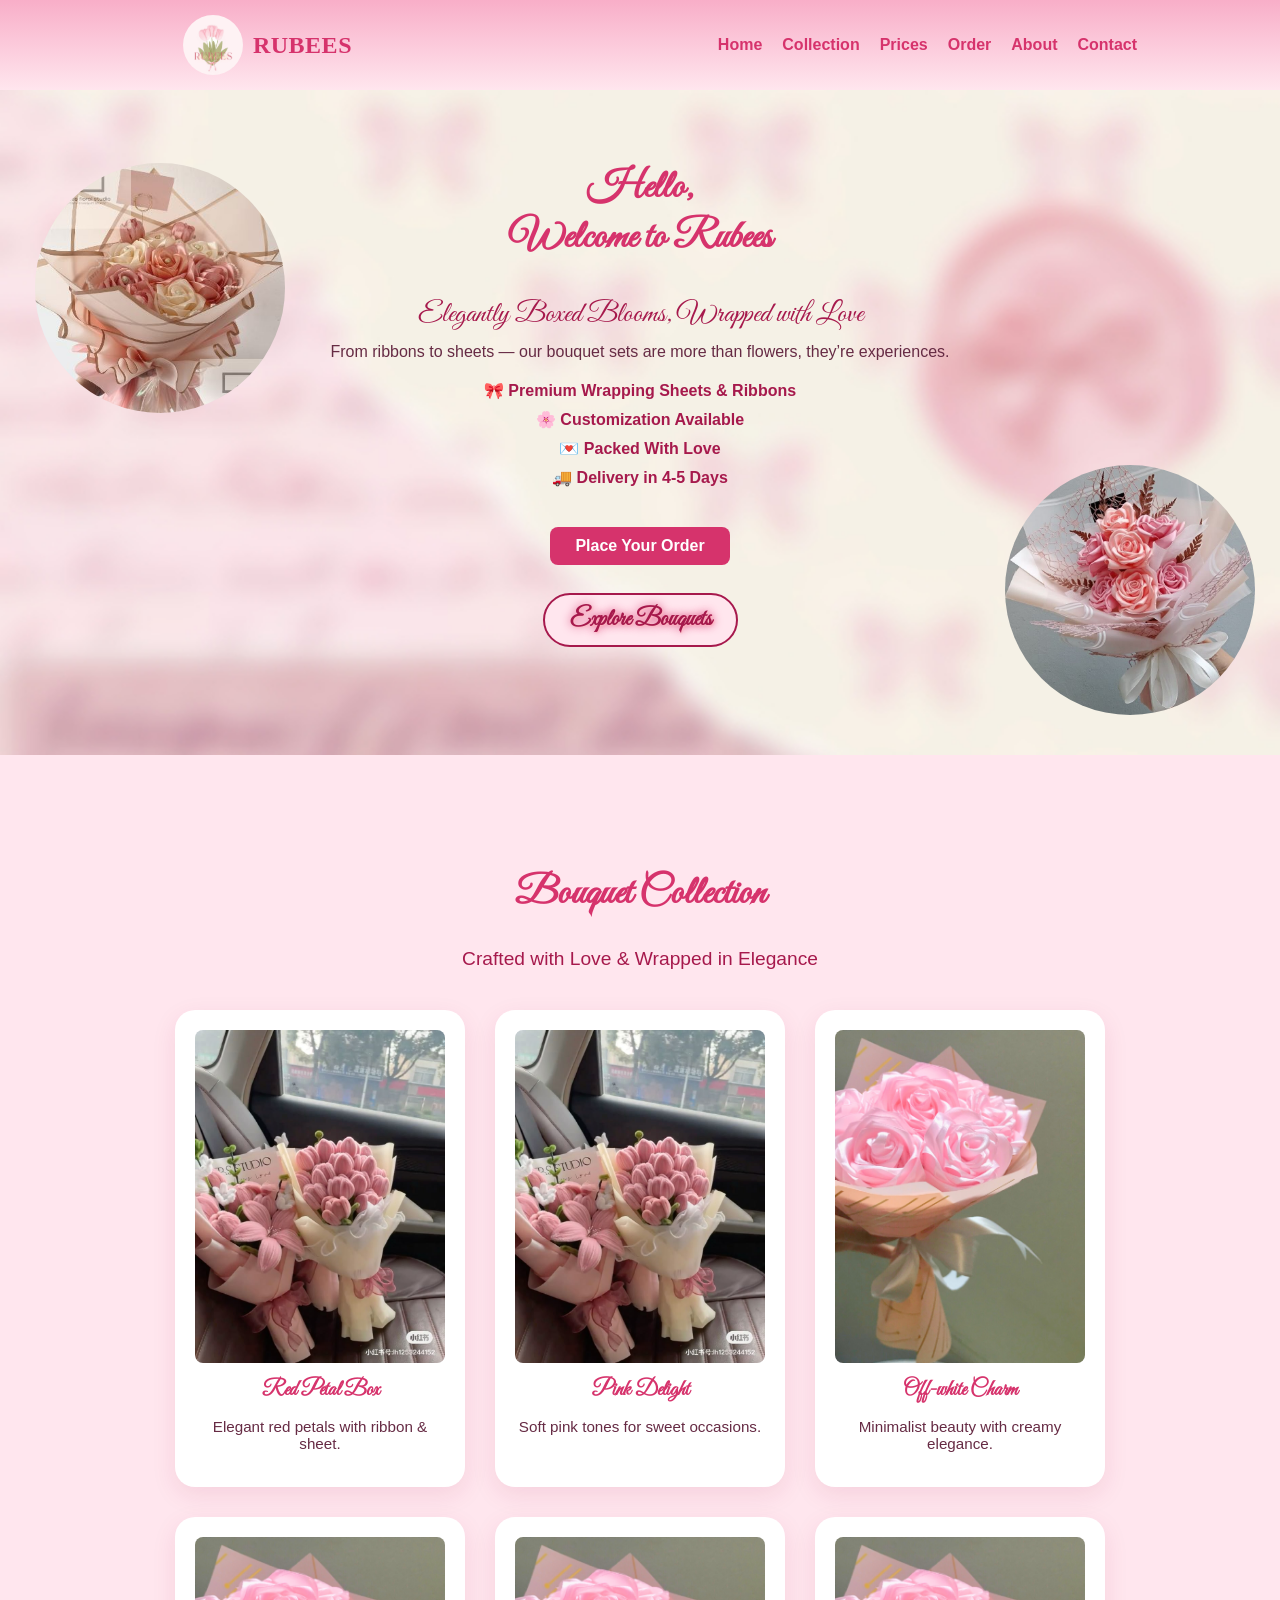
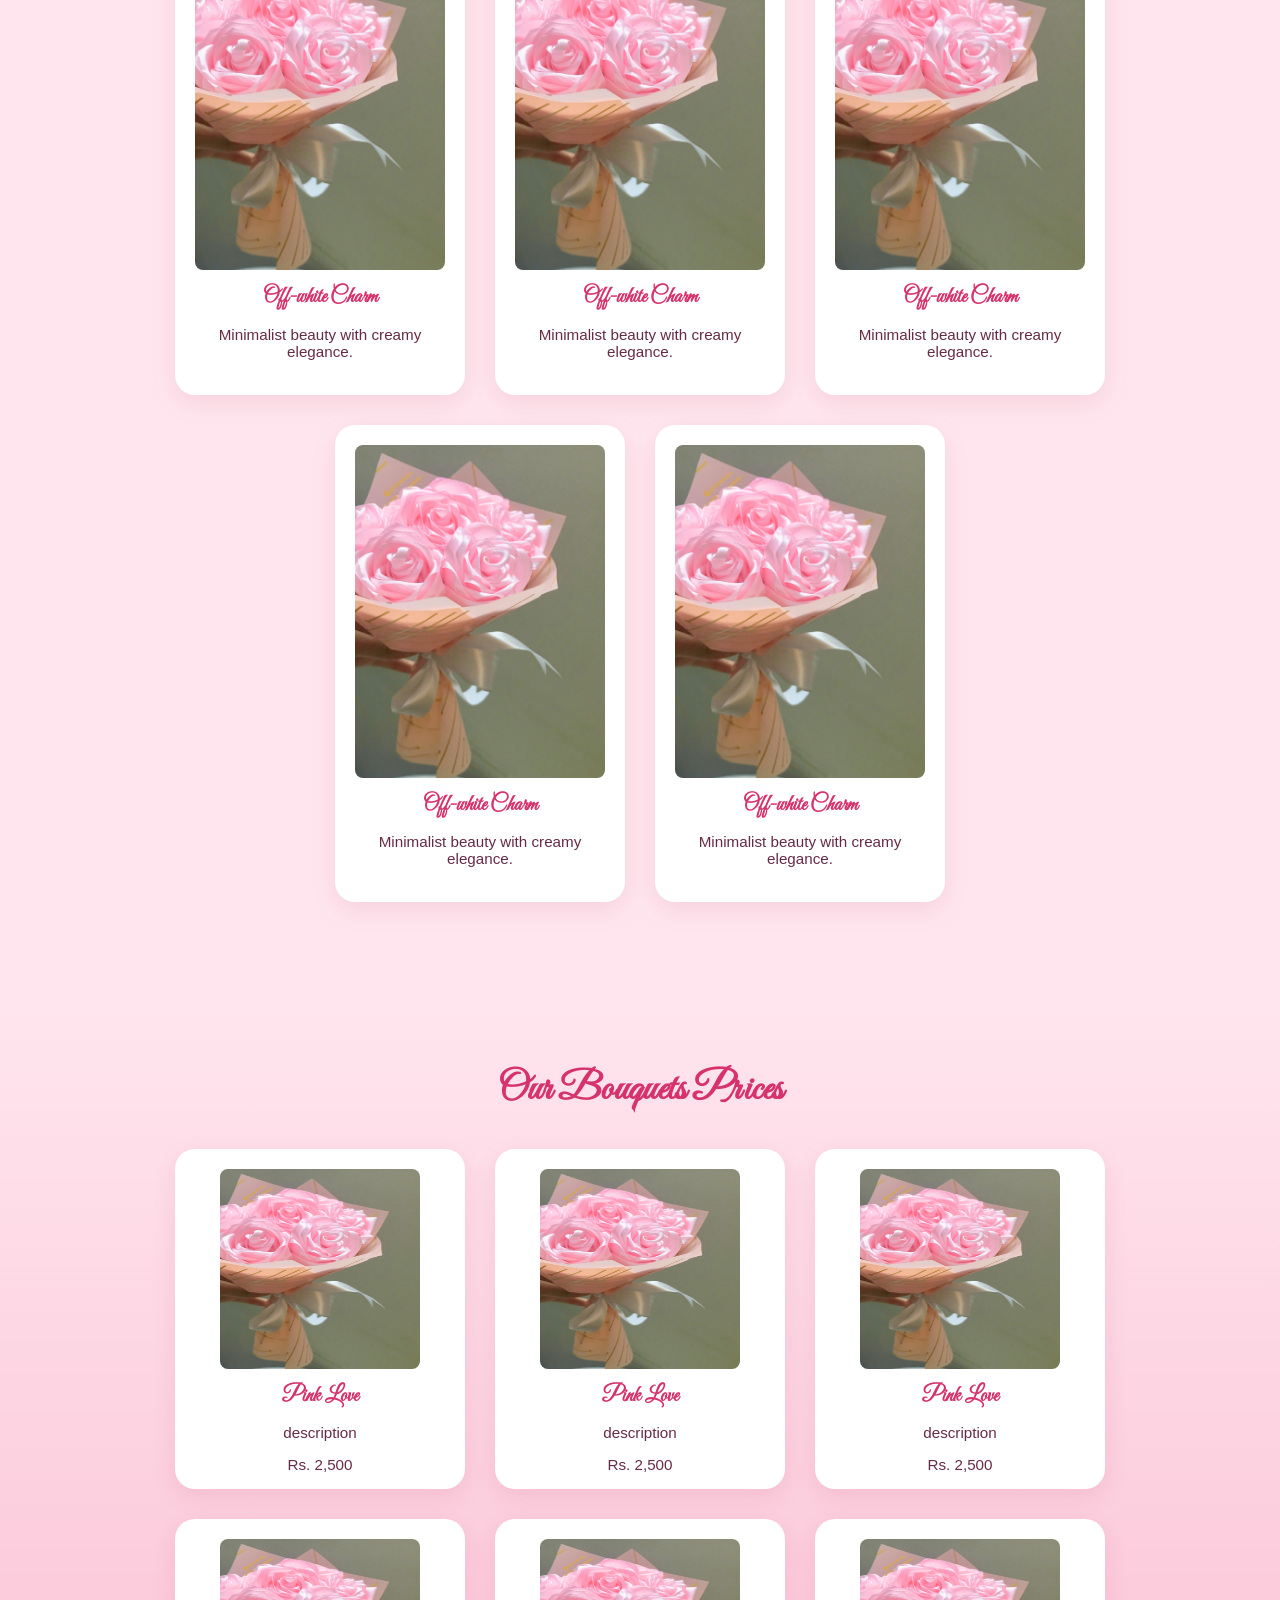
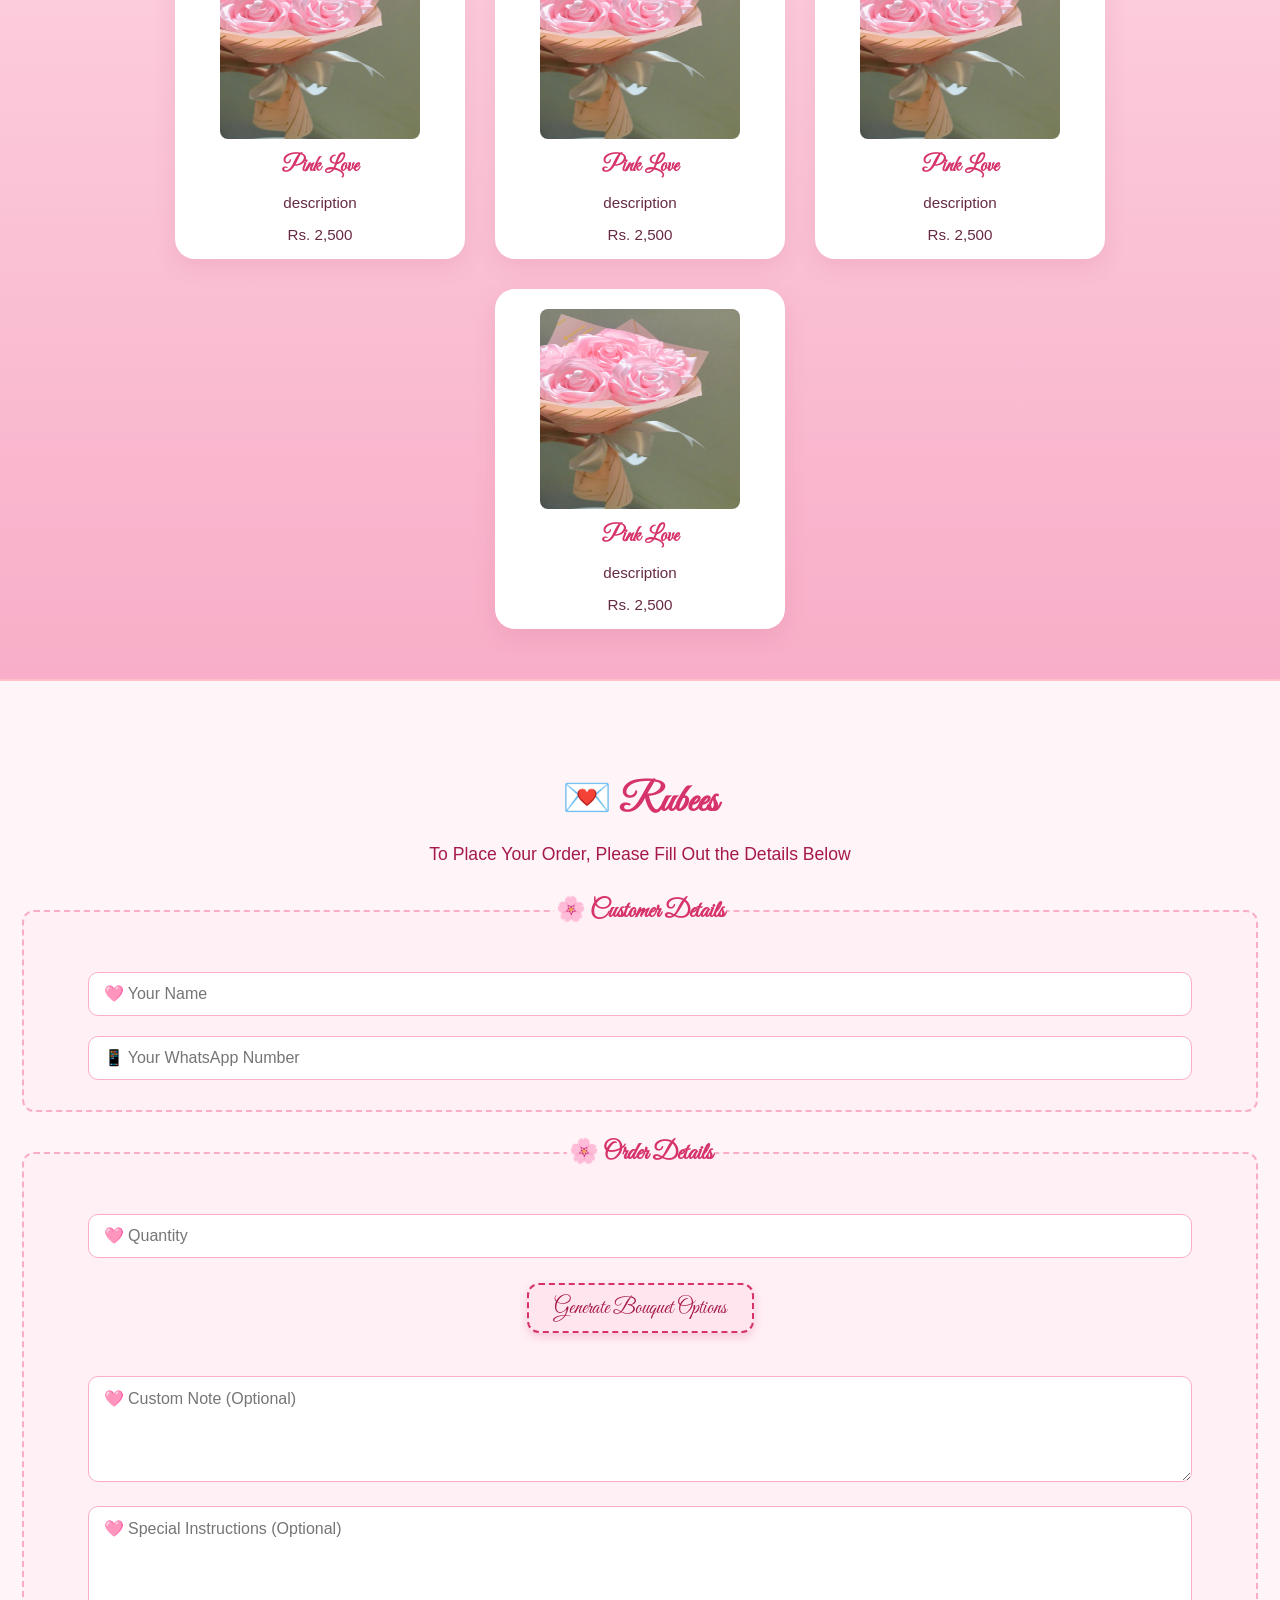
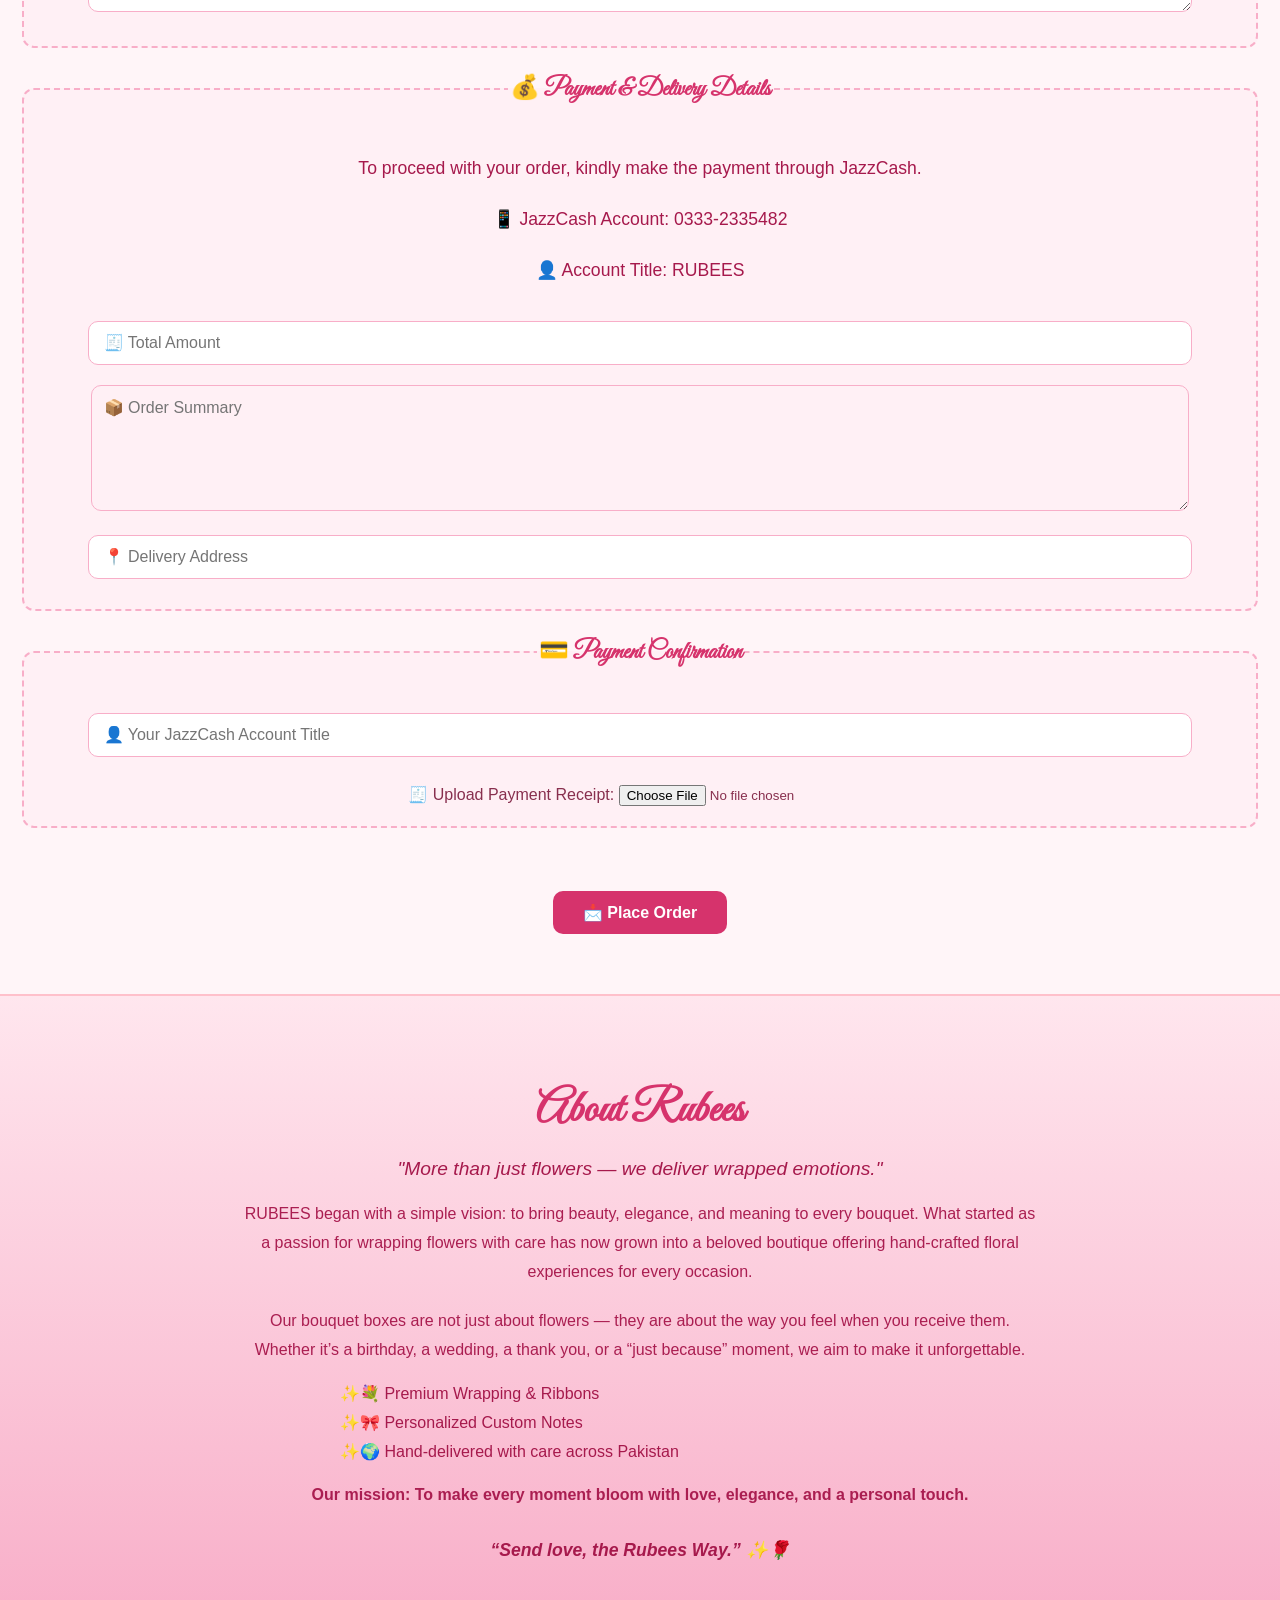
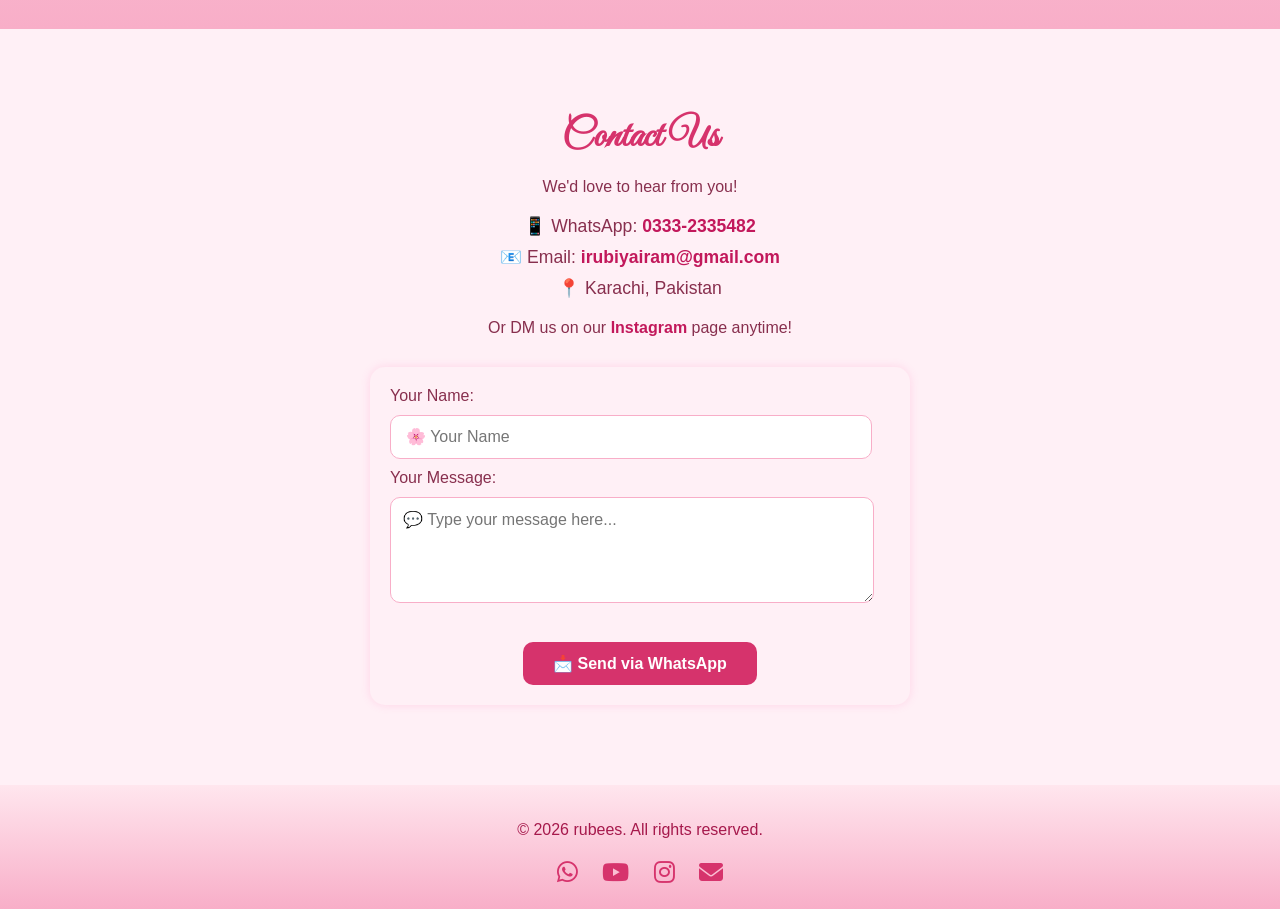
==== commit 5438bf84: "Add files via upload" ====
--- a/index.html
+++ b/index.html
@@ -20,7 +20,8 @@
   <link href="https://fonts.googleapis.com/css2?family=Allura&display=swap" rel="stylesheet">
   <link href="https://fonts.googleapis.com/css2?family=Parisienne&display=swap" rel="stylesheet">
   <link rel="stylesheet" href="styles.css">
-  
+  <link rel="stylesheet" href="https://cdnjs.cloudflare.com/ajax/libs/font-awesome/6.4.0/css/all.min.css">
+
 </head>
 
 <body>
@@ -489,8 +490,17 @@
 
 
 <footer>
-  <p>&copy; <span id="year"></span> rubees. All rights reserved.</p>
+  <div class="footer-content">
+    <p>&copy; <span id="year"></span> rubees. All rights reserved.</p>
+    <div class="social-icons">
+      <a href="https://wa.me/03332335482" target="_blank" class="icon whatsapp" title="WhatsApp"><i class="fab fa-whatsapp"></i></a>
+      <a href="https://www.youtube.com/@rubeeess?si=u1HHv_ADSsfFENUP" target="_blank" class="icon youtube" title="YouTube"><i class="fab fa-youtube"></i></a>
+      <a href="https://instagram.com/rubeees._" target="_blank" class="icon instagram" title="Instagram"><i class="fab fa-instagram"></i></a>
+      <a href="mailto:irubiyairam@gmail.com" target="_blank" class="icon email" title="Email"><i class="fas fa-envelope"></i></a>
+    </div>
+  </div>
 </footer>
+
 
 
 
--- a/styles.css
+++ b/styles.css
@@ -605,12 +605,48 @@
 
 
 footer {
+  padding: 25px 20px;
   text-align: center;
-  padding: 20px;
   background: linear-gradient(to bottom, #ffe6ee, #f8aec8);
-  height: 20px;
-  line-height: 10px;
-}
+  font-size: 1rem;
+  line-height: 0.5;
+  color: #a6194c;
+}
+
+.footer-content {
+  display: flex;
+  flex-direction: column;
+  align-items: center;
+}
+
+.social-icons {
+  margin-top: 10px;
+}
+
+.social-icons a {
+  margin: 0 10px;
+  font-size: 1.5rem;
+  color: #d6336c;
+  transition: transform 0.3s ease, color 0.3s ease;
+}
+
+.social-icons a:hover {
+  color: #a6194c;
+  transform: scale(1.2);
+}
+
+.icon.whatsapp:hover {
+  color: #25D366;
+}
+
+.icon.youtube:hover {
+  color: #FF0000;
+}
+
+.icon.instagram:hover {
+  color: #E1306C;
+}
+
 
 
 
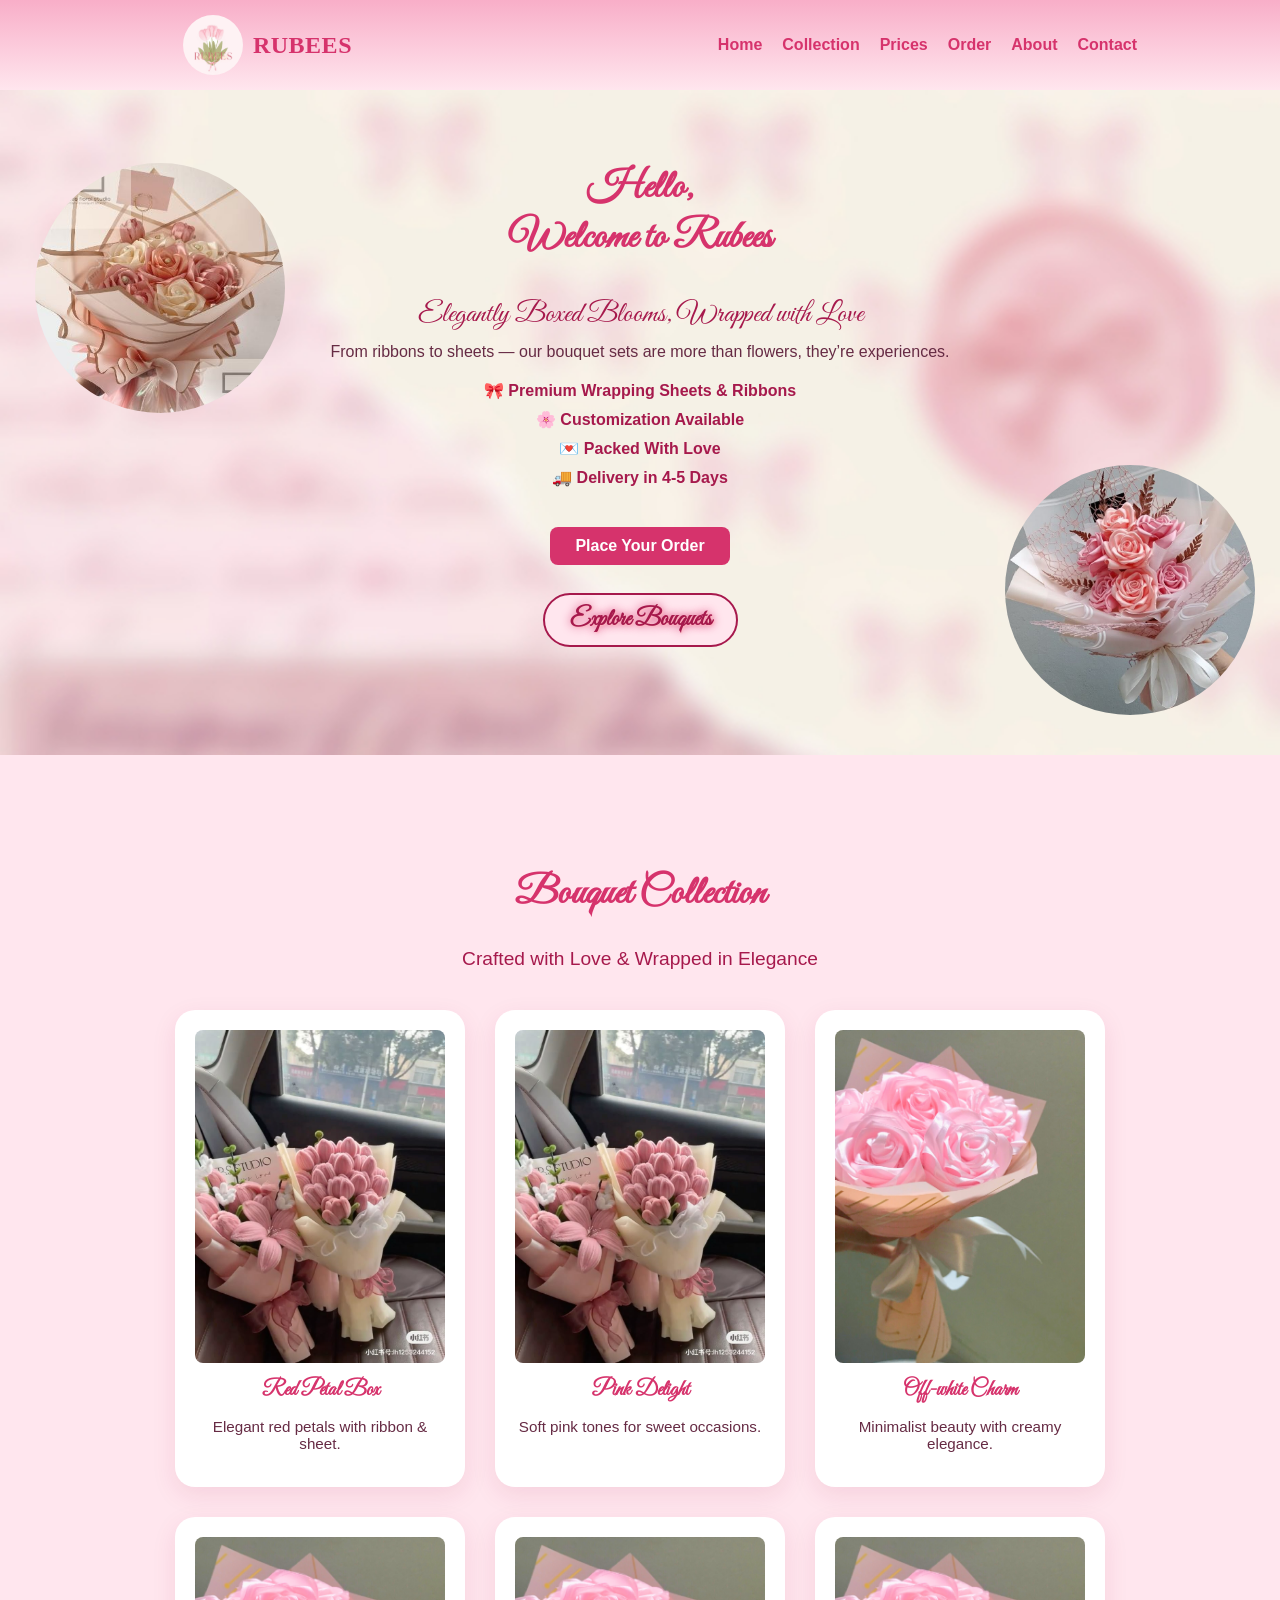
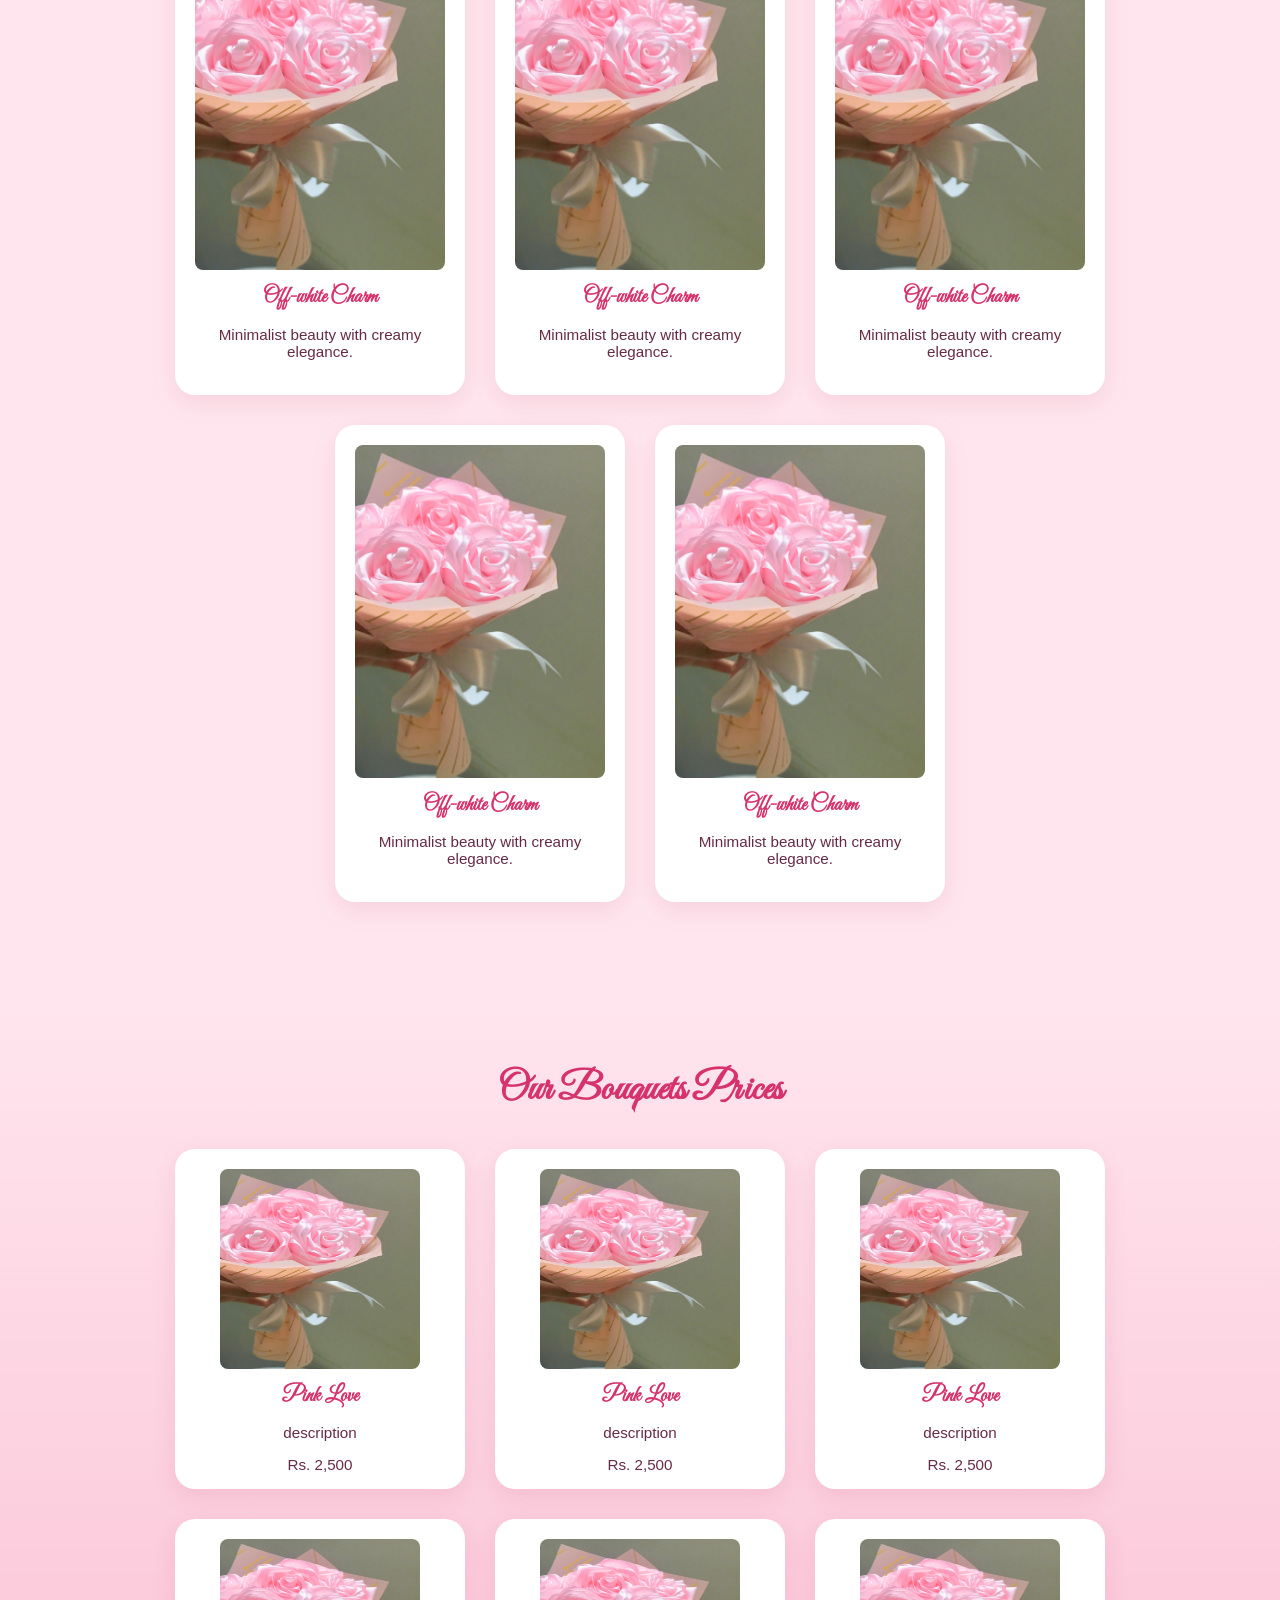
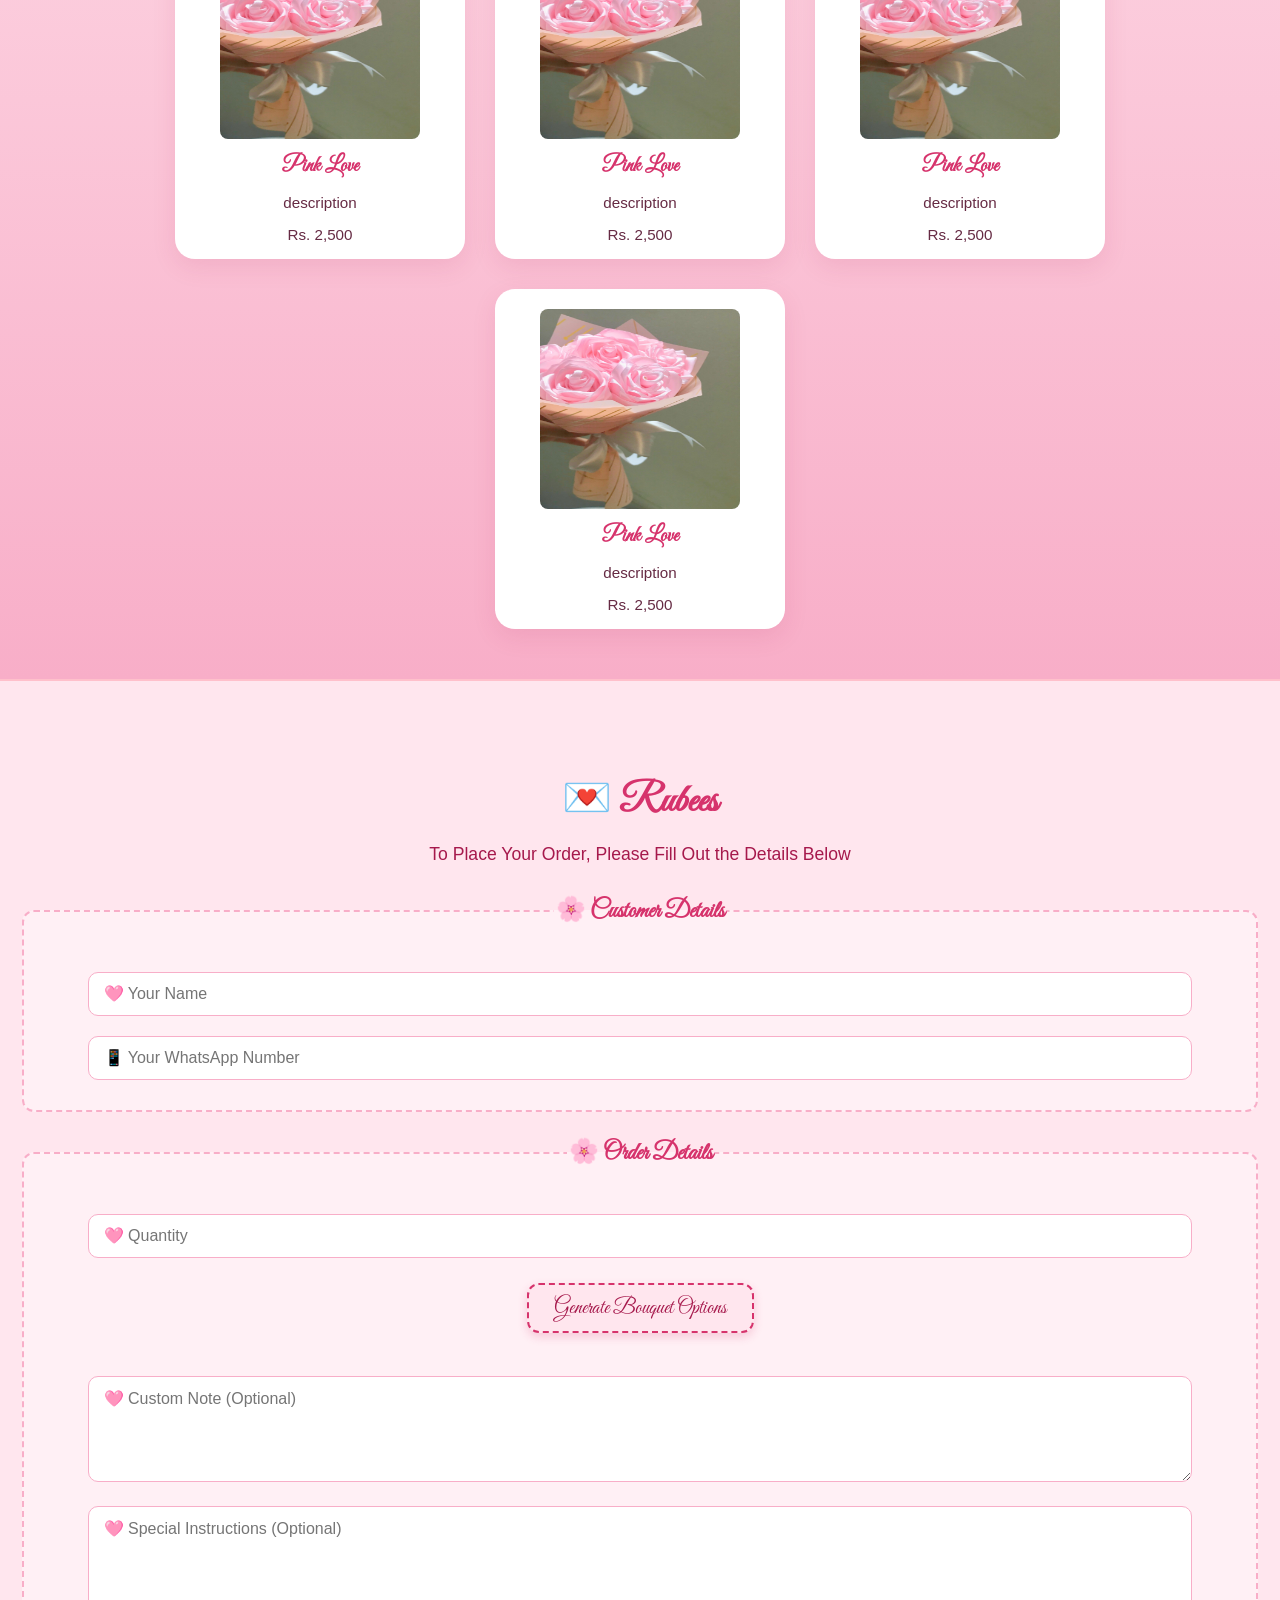
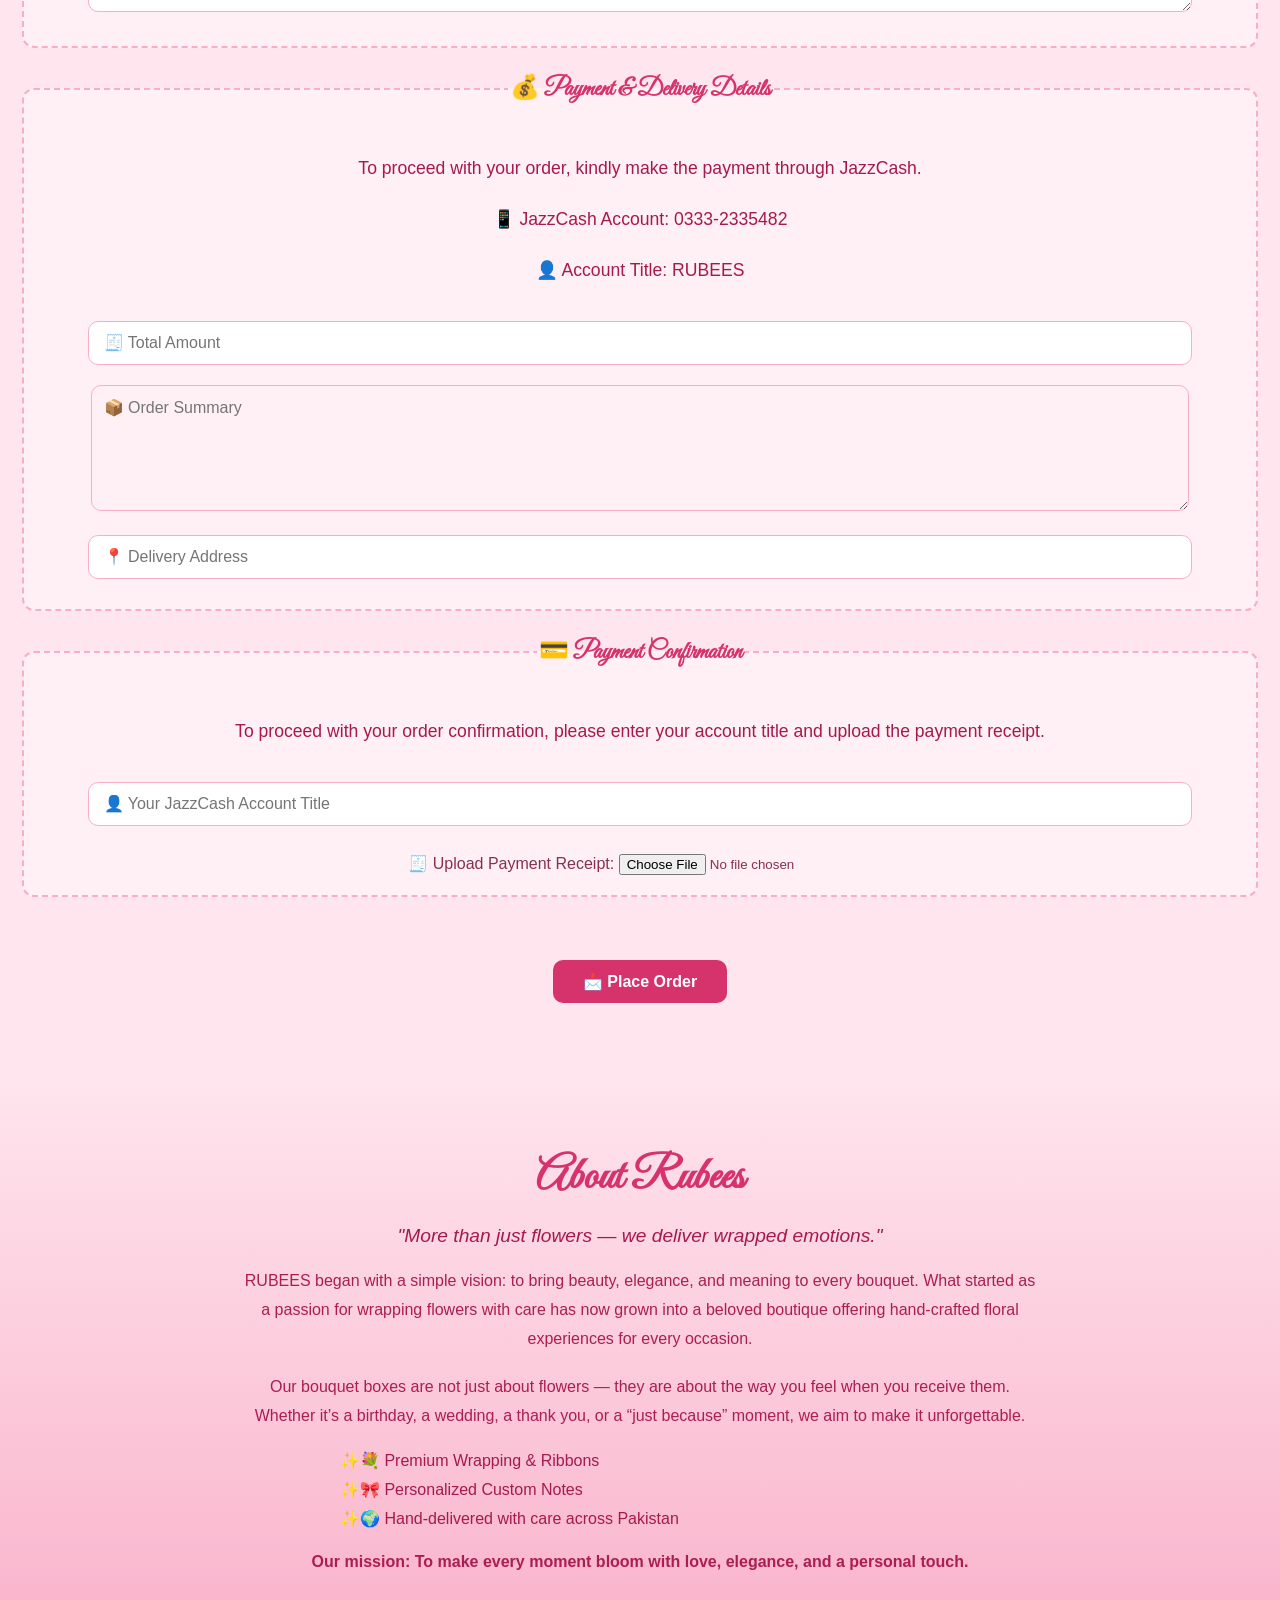
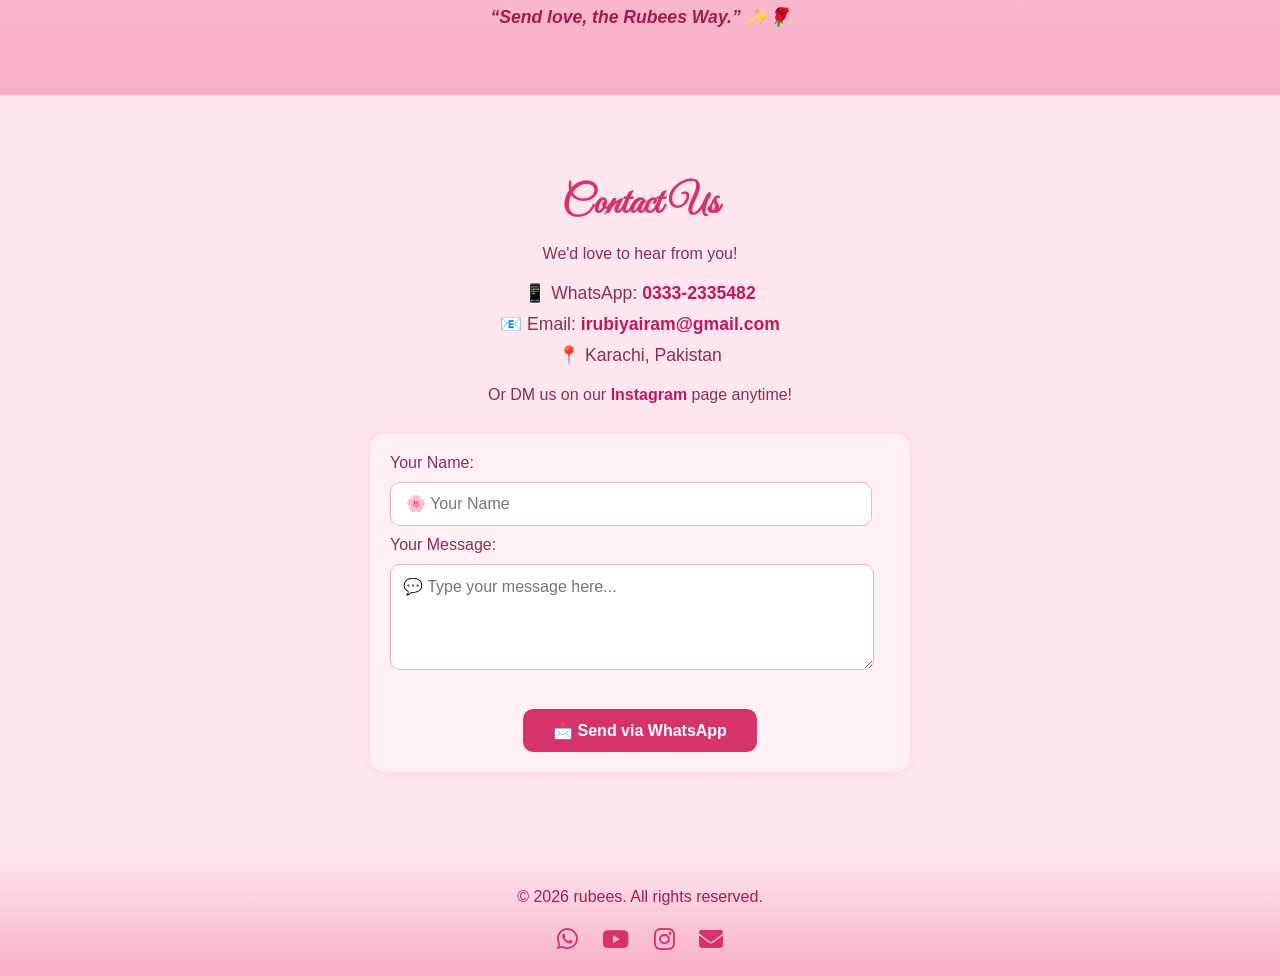
==== commit d973faef: "Add files via upload" ====
--- a/index.html
+++ b/index.html
@@ -278,6 +278,7 @@
     <!-- Confirmation -->
     <fieldset>
       <legend>💳 Payment Confirmation</legend>
+      <p>To proceed with your order confirmation, please enter your account title and upload the payment receipt.</p>
       <input type="text" name="Payer Account Title" placeholder="👤 Your JazzCash Account Title" required pattern="[A-Za-z ]{3,}" title="Only alphabets and spaces allowed (min 3 characters)" />
       <br><br>
       <label>🧾 Upload Payment Receipt:
--- a/styles.css
+++ b/styles.css
@@ -310,7 +310,7 @@
 
 /* ===== ORDER SECTION ===== */
 #order {
-  background: #fff5f8;
+  background: #ffe6ee;
   border-top: 2px solid #ffc0cb;
   padding: 60px 20px;
   text-align: center;
@@ -466,7 +466,6 @@
 .about {
   padding: 50px 20px;
   text-align: center;
-  border-top: 2px solid #ffc0cb;
 }
 
 .about h2 {
@@ -529,7 +528,7 @@
 
 .about, .contact {
   padding: 50px 20px;
-  background-color: #fff0f6;
+  background-color: #ffe6ee;
   text-align: center;
 
 }
@@ -809,10 +808,11 @@
     padding: 10px;
   }
 
+  .logo-title .logo-text {
+    font-size: 20px;
+    
+  }
   
-  .logo-title {
-    margin-bottom: 10px;
-  }
 .hamburger {
     display: block;
   }
@@ -832,6 +832,7 @@
   transition: right 0.4s ease-in-out;
   padding-top: 70px;
   z-index: 1000;
+  border-radius: 10px;
 }
 
 
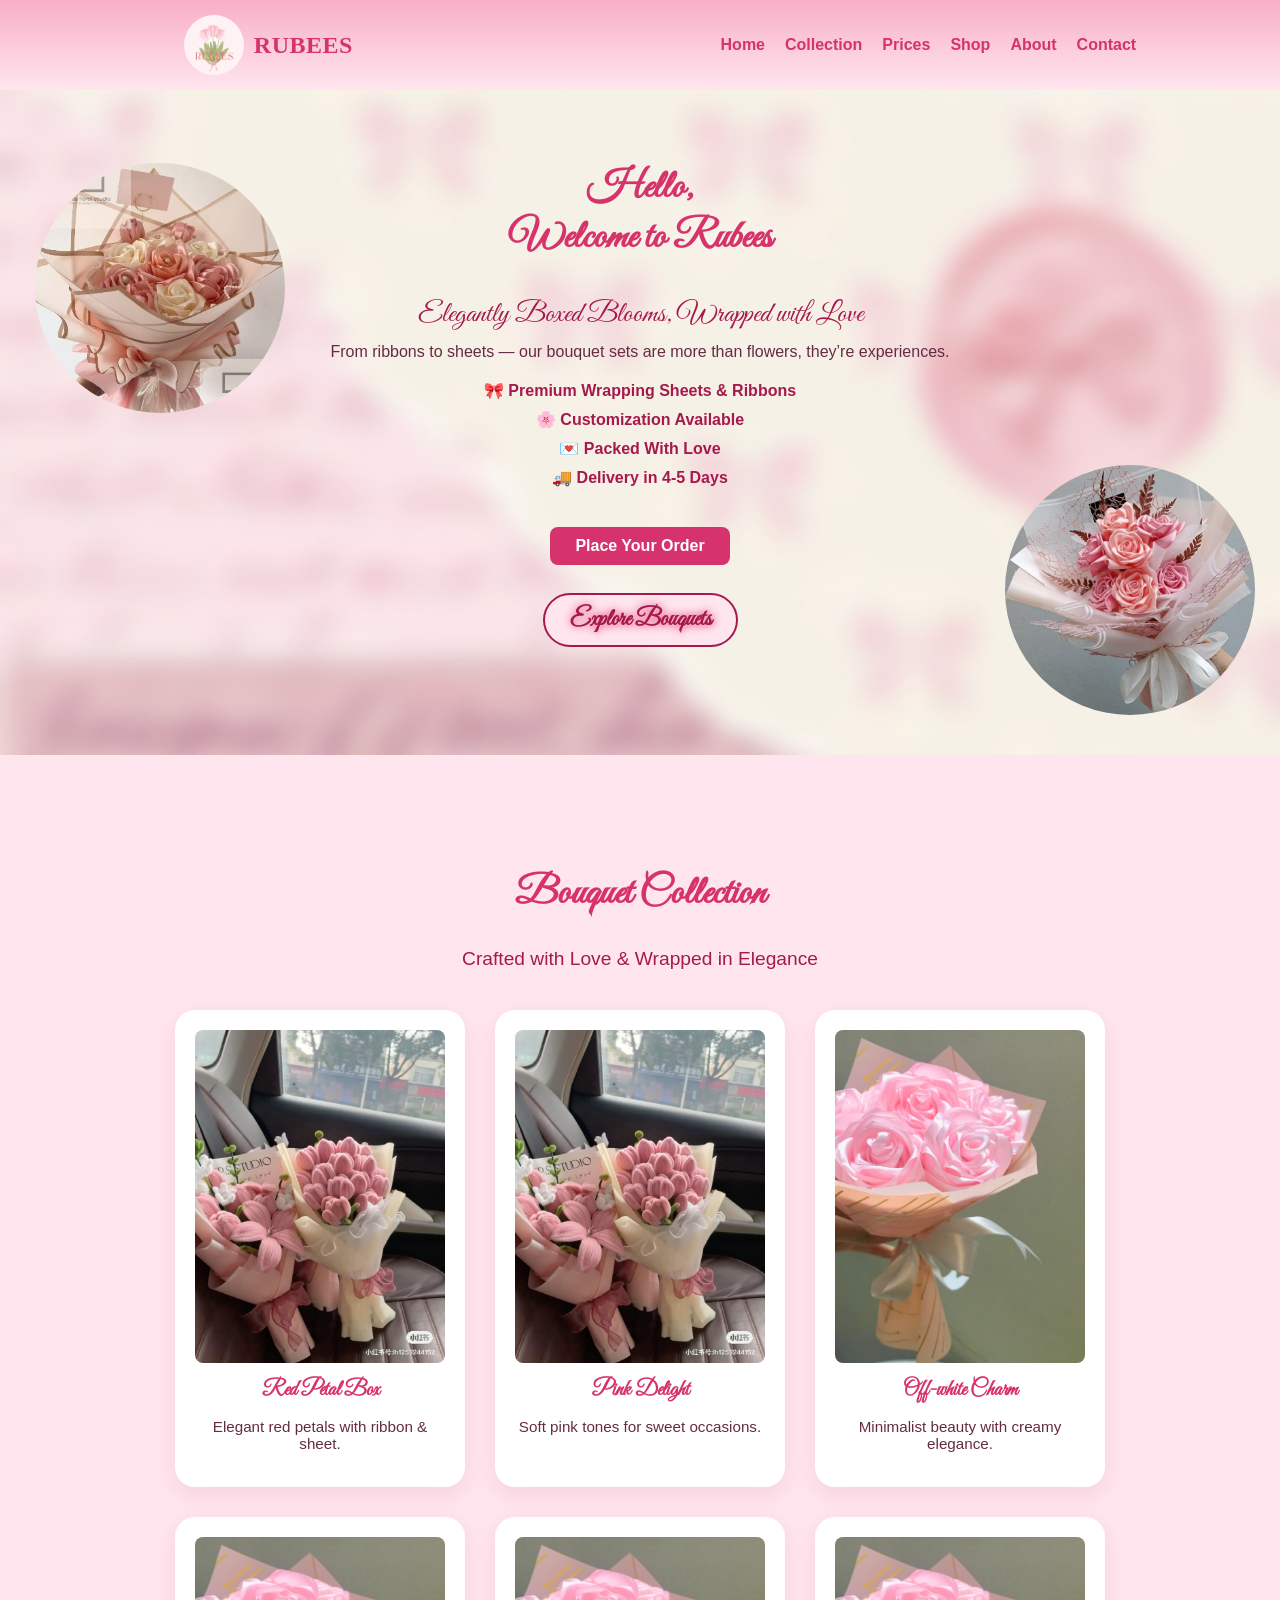
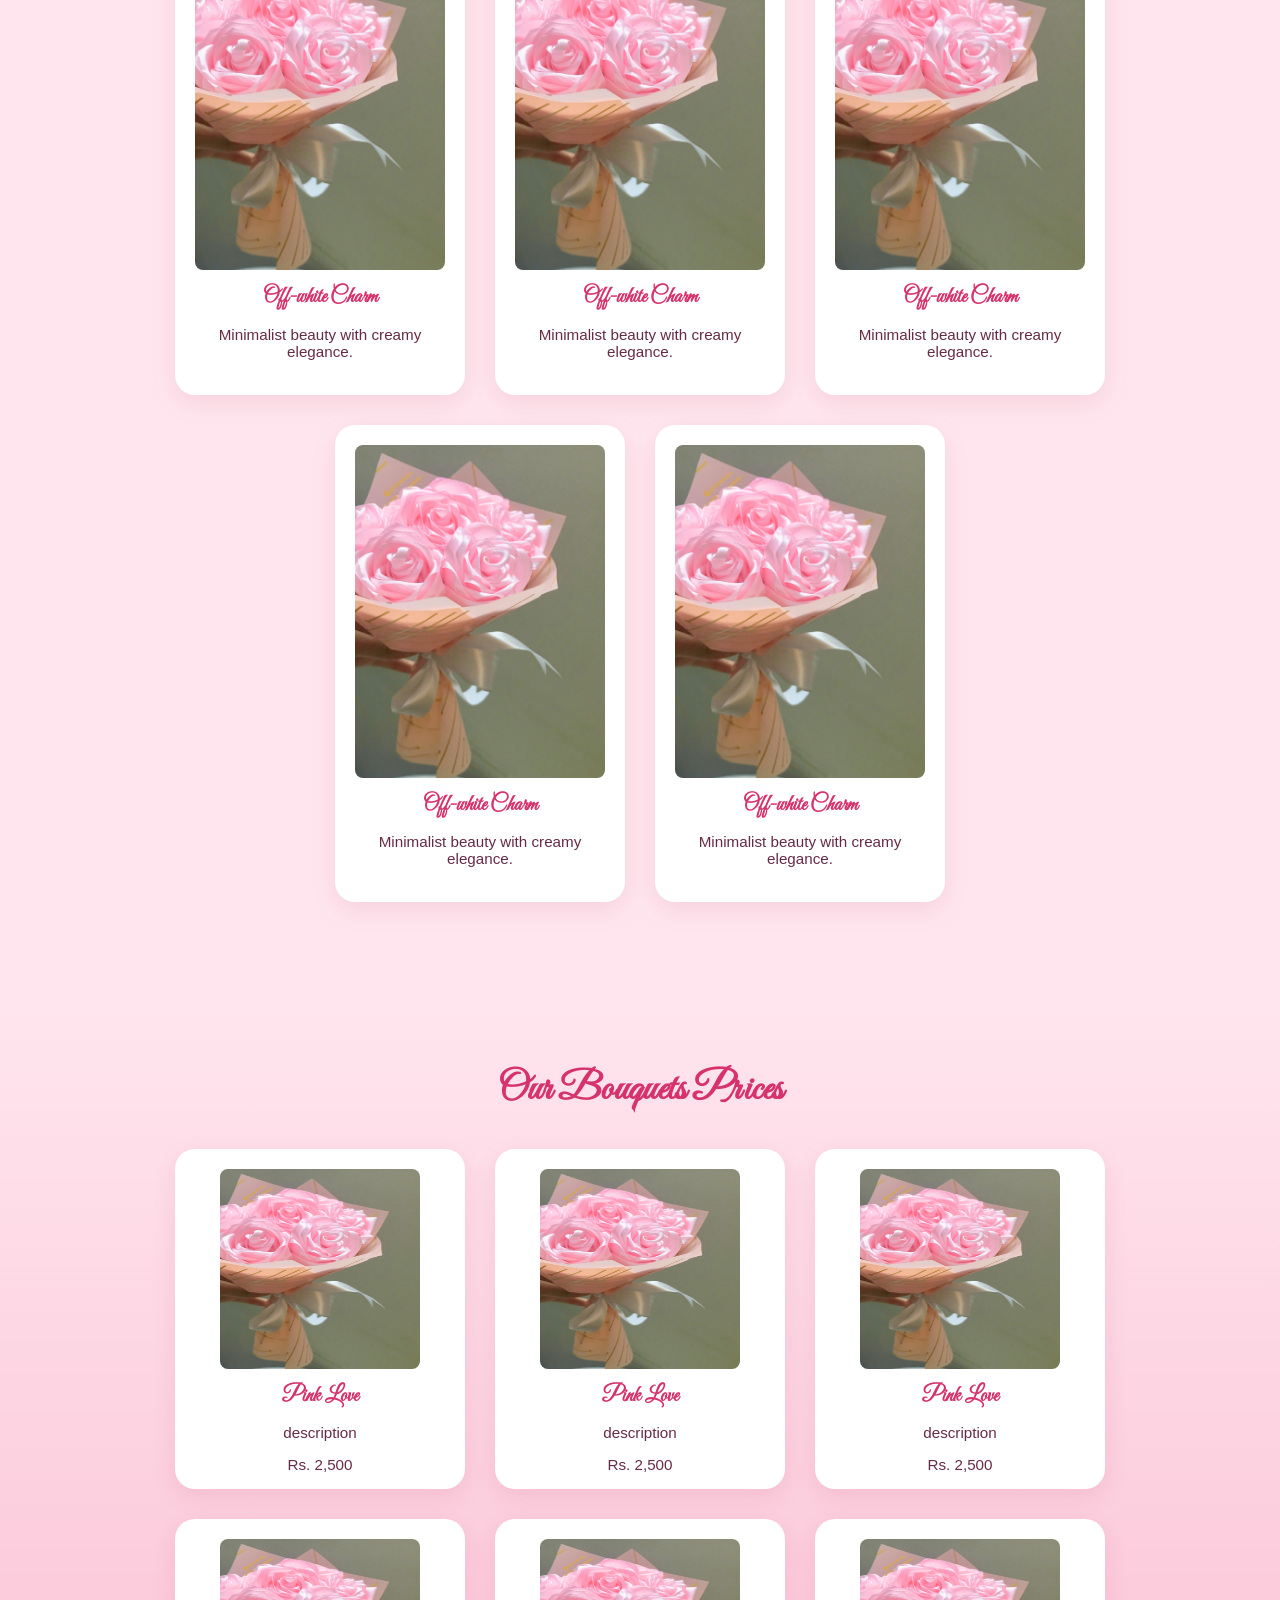
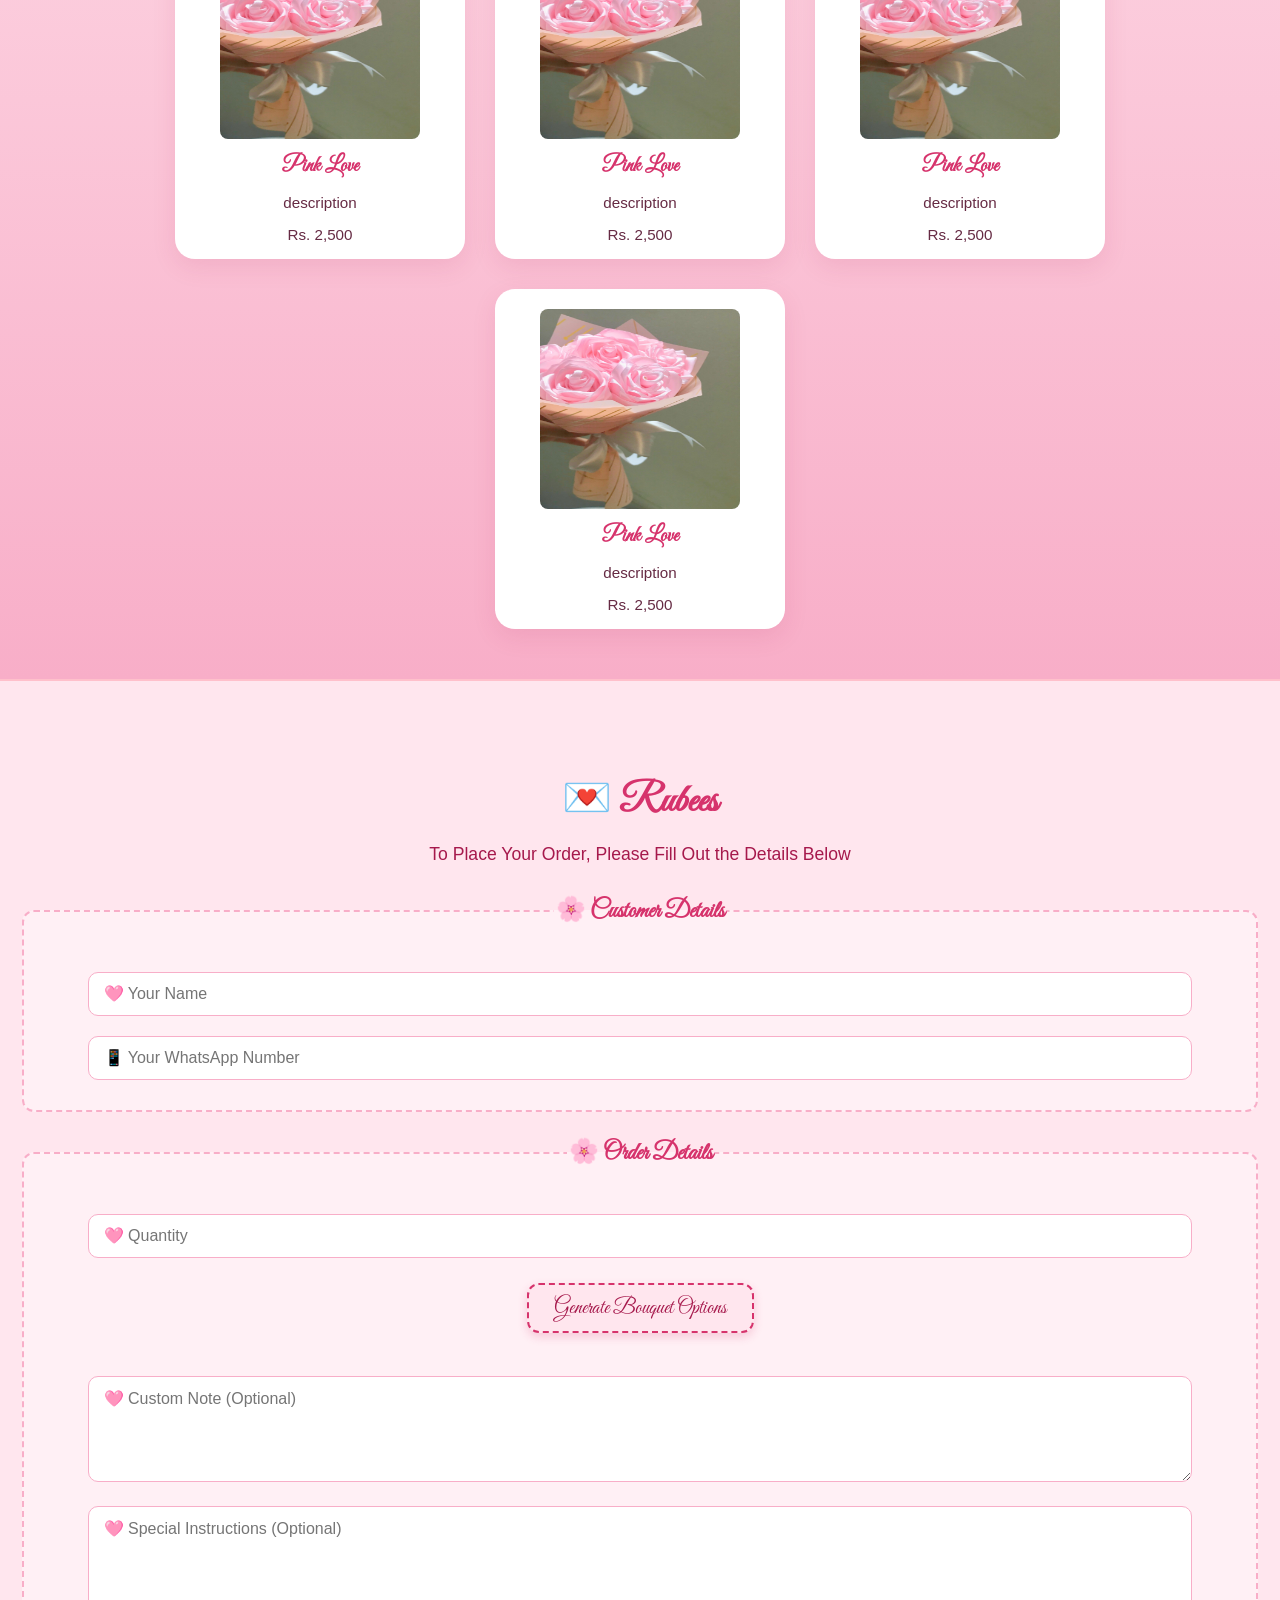
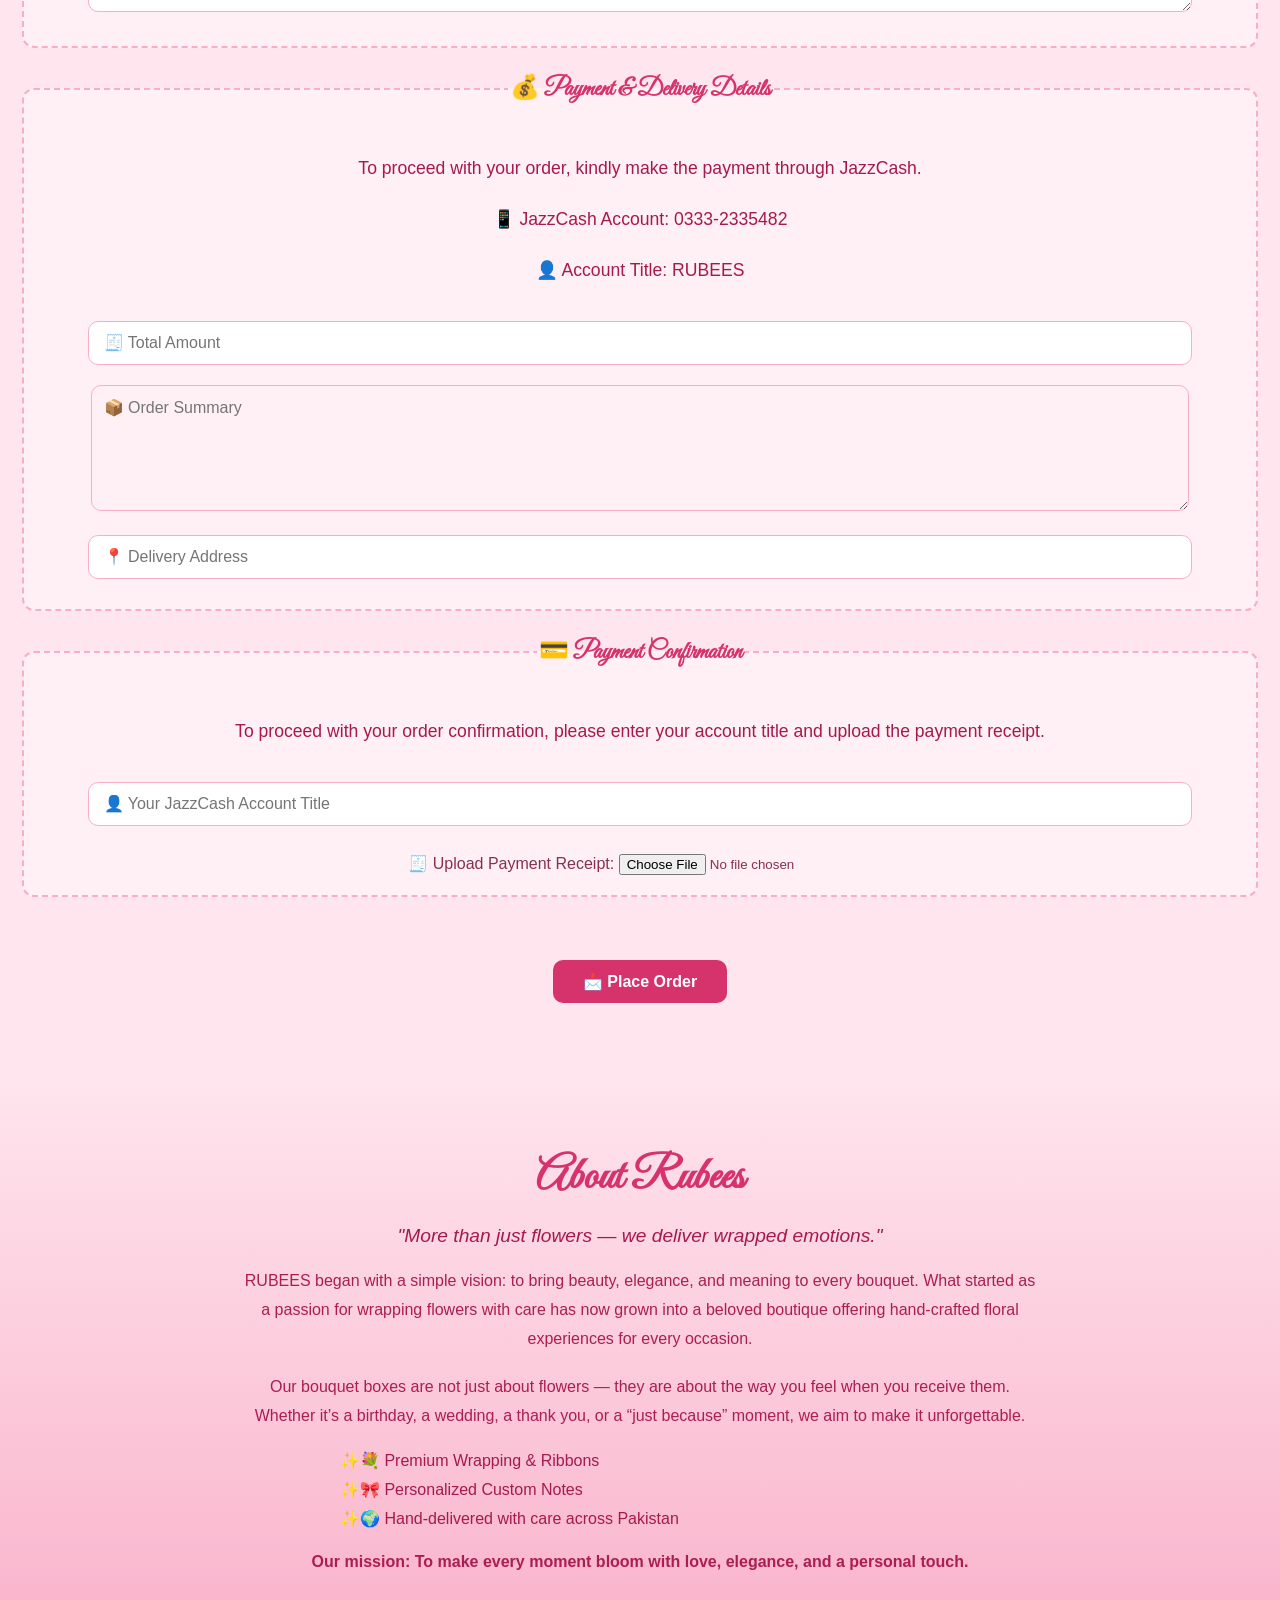
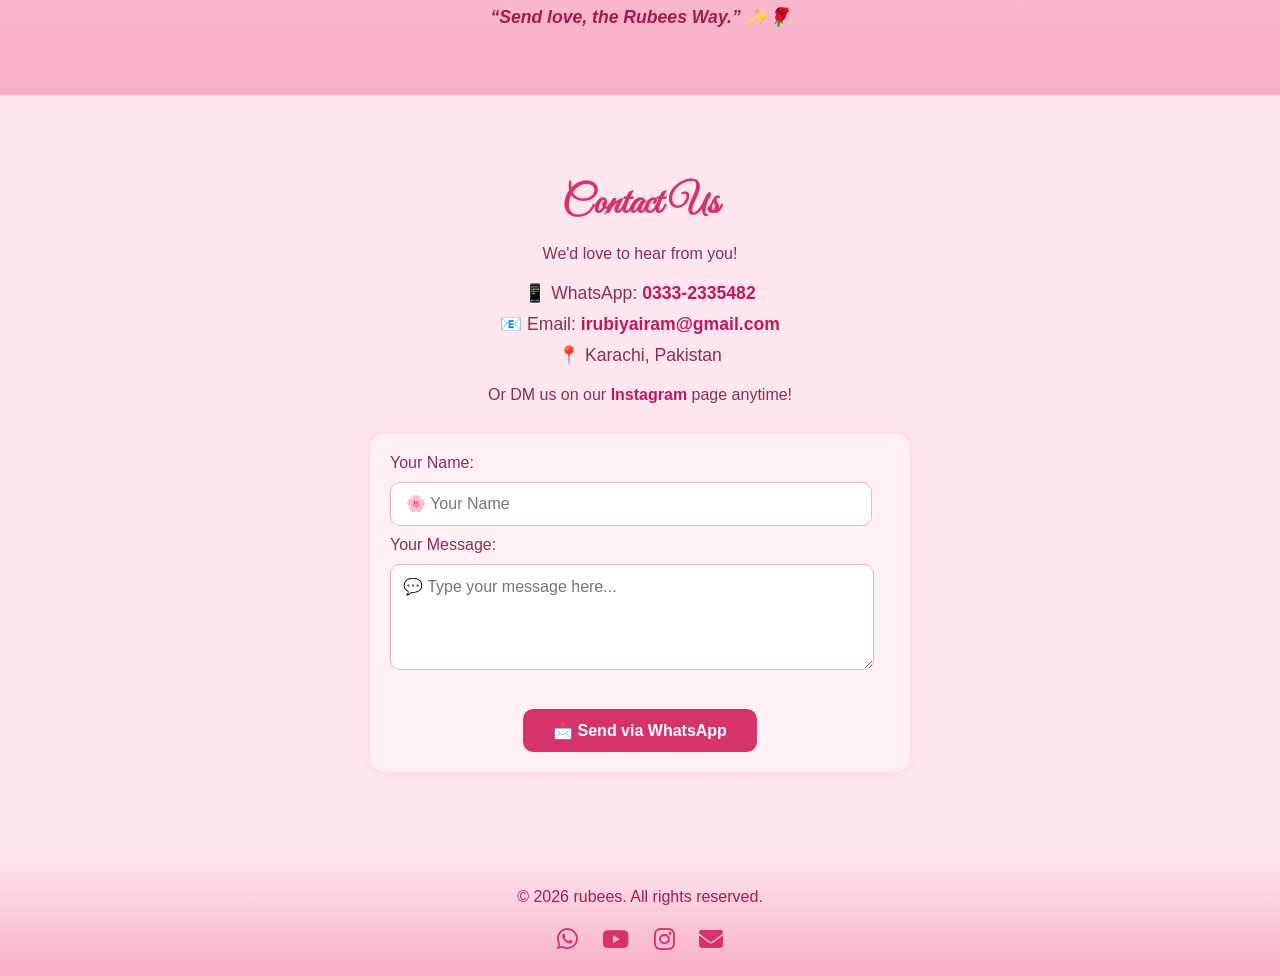
==== commit d956472f: "Add files via upload" ====
--- a/index.html
+++ b/index.html
@@ -16,12 +16,13 @@
   <meta property="og:url" content="https://rubeeess.github.io/rubees/" />
   <meta property="og:type" content="website" />
   <title>RUBEES | Online Bouquets</title>
+  <link rel="stylesheet" href="https://cdnjs.cloudflare.com/ajax/libs/font-awesome/6.4.0/css/all.min.css">
   <link href="https://fonts.googleapis.com/css2?family=Great+Vibes&display=swap" rel="stylesheet">
   <link href="https://fonts.googleapis.com/css2?family=Allura&display=swap" rel="stylesheet">
   <link href="https://fonts.googleapis.com/css2?family=Parisienne&display=swap" rel="stylesheet">
   <link rel="stylesheet" href="styles.css">
   <link rel="stylesheet" href="https://cdnjs.cloudflare.com/ajax/libs/font-awesome/6.4.0/css/all.min.css">
-
+<link rel="icon" href="logo.png" type="image/png">
 </head>
 
 <body>
@@ -37,17 +38,58 @@
   </div>
 
   <!-- Navigation Links -->
- <!-- Slide Menu Panel -->
+<!-- Full Hamburger Side Menu Panel -->
 <div class="side-menu" id="sideMenu">
-  <ul>
-    <li><a href="#home">Home</a></li>
+  <div class="side-menu-header">
+    <div class="logo-section" id="hidelogo">
+      <img src="logo.png" alt="Logo" class="logo-img-small">
+      <span class="logo-text-small">RUBEES</span>
+    </div>
+    
+  </div>
+
+  <ul class="menu-links">
+    <li><a href="#home">Home</a></li> 
     <li><a href="#bouquets">Collection</a></li>
     <li><a href="#shop">Prices</a></li>
-    <li><a href="#order">Order</a></li>
+    <li><a href="#order">Shop</a></li>
     <li><a href="#about">About</a></li>
     <li><a href="#contact">Contact</a></li>
   </ul>
+
+<div class="mobileham" id="hidemenu">
+
+
+
+
+  <div class="menu-contact">
+    <p>📞 <a href="tel:+923332335482">+92 3332335482</a></p>
+    <p>✉️ <a href="mailto:irubiyairam@gmail.com">irubiyairam@gmail.com</a></p>
+  </div>
+
+ <div class="menu-socials">
+  <a href="https://www.instagram.com/rubeees._?utm_source=ig_web_button_share_sheet&igsh=ZDNlZDc0MzIxNw==" 
+     class="social-icon" target="_blank" title="Instagram">
+    <i class="fab fa-instagram"></i>
+  </a>
+  <a href="https://wa.me/923332335482" 
+     class="social-icon" target="_blank" title="WhatsApp">
+    <i class="fab fa-whatsapp"></i>
+  </a>
 </div>
+
+
+  <div class="menu-btn">
+    <a href="#shop" class="get-quote-btn">Explore</a>
+  </div>
+
+</div>
+</div>
+
+
+
+
+
 
 </header>
 
@@ -572,6 +614,28 @@
   });
 </script>
 
+<script>
+document.addEventListener("DOMContentLoaded", function () {
+  const menuLinksActive = document.querySelectorAll('.side-menu a');
+
+  menuLinksActive.forEach(link => {
+    link.addEventListener('click', function () {
+      menuLinksActive.forEach(l => l.classList.remove('active'));
+      this.classList.add('active');
+    });
+  });
+});
+
+</script>
+
+<script>
+  window.addEventListener('pageshow', function (event) {
+    if (event.persisted || (window.performance && window.performance.getEntriesByType("navigation")[0].type === "back_forward")) {
+      location.reload();
+    }
+  });
+</script>
+
 
 </body>
 <script src="script.js"></script>
--- a/styles.css
+++ b/styles.css
@@ -60,12 +60,14 @@
   color: #9b1c4d;
 }
 
-.side-menu ul li a.active {
-  color: white;
-  background-color: #d6336c;
-  padding: 5px 10px;
-  border-radius: 8px;
-}
+.side-menu a.active {
+   color: #9b1c4d;
+  border-bottom: 2px solid #d6336c;
+
+
+}
+
+
 h2{
     font-size: 2.5rem;
      color: #d6336c;
@@ -704,7 +706,9 @@
   display: none;
 }
 
-
+#hidelogo, #hidemenu{
+  display: none;
+}
 
 
 @media (max-width: 1200px) {
@@ -801,6 +805,10 @@
 
 
 @media (max-width: 768px) {
+#hidelogo, #hidemenu{
+  display: block;
+}
+
 
   header {
     flex-direction: row;
@@ -866,6 +874,7 @@
   color: #d6336c;
   font-weight: bold;
   font-size: 1.1rem;
+  font-family: 'Times New Roman', Times, serif;
 }
 
 @keyframes slideIn {
@@ -873,6 +882,87 @@
     opacity: 1;
     transform: translateX(0);
   }
+}
+
+
+.side-menu a.active {
+border-left:4px solid #d6336c ;
+  
+
+}
+
+.logo-img-small {
+  width: 40px;
+  height: auto;
+  margin-left: 20px;
+  margin-bottom: 20px;
+}
+
+.logo-text-small {
+  display: none;
+  font-family: 'Times New Roman', serif;
+  font-size: 1.2rem;
+  font-weight: bold;
+  color: #d6336c;
+  margin-left: 10px;
+margin-top: -20px;
+}
+
+
+.menu-links {
+  list-style: none;
+  padding: 20px 0;
+}
+
+.menu-links li {
+  margin-bottom: -5px;
+}
+
+.menu-links a {
+  color: #662b44;
+  font-weight: 500;
+  font-size: 1rem;
+  text-decoration: none;
+}
+
+.menu-contact {
+  color: #d6336c;
+  font-size: 0.9rem;
+  margin-top: 50px;
+  margin-left: 20px;
+}
+
+.menu-contact a {
+  color: #d6336c;
+  text-decoration: none;
+}
+
+.menu-socials {
+  display: flex;
+  gap: 10px;
+  margin-top: 10px;
+  margin-left: 20px;
+  
+}
+
+.social-icon {
+  font-size: 1.2rem;
+  color: #d6336c;
+}
+
+.menu-btn {
+  margin-top: 100px;
+}
+
+.get-quote-btn {
+  display: inline-block;
+  background: #d6336c;
+  color: #fff;
+  padding: 5px 10px;
+   margin-left: 20px;
+  text-align: center;
+  border-radius: 5px;
+  text-decoration: none;
 }
 
   nav#mobileMenu {
